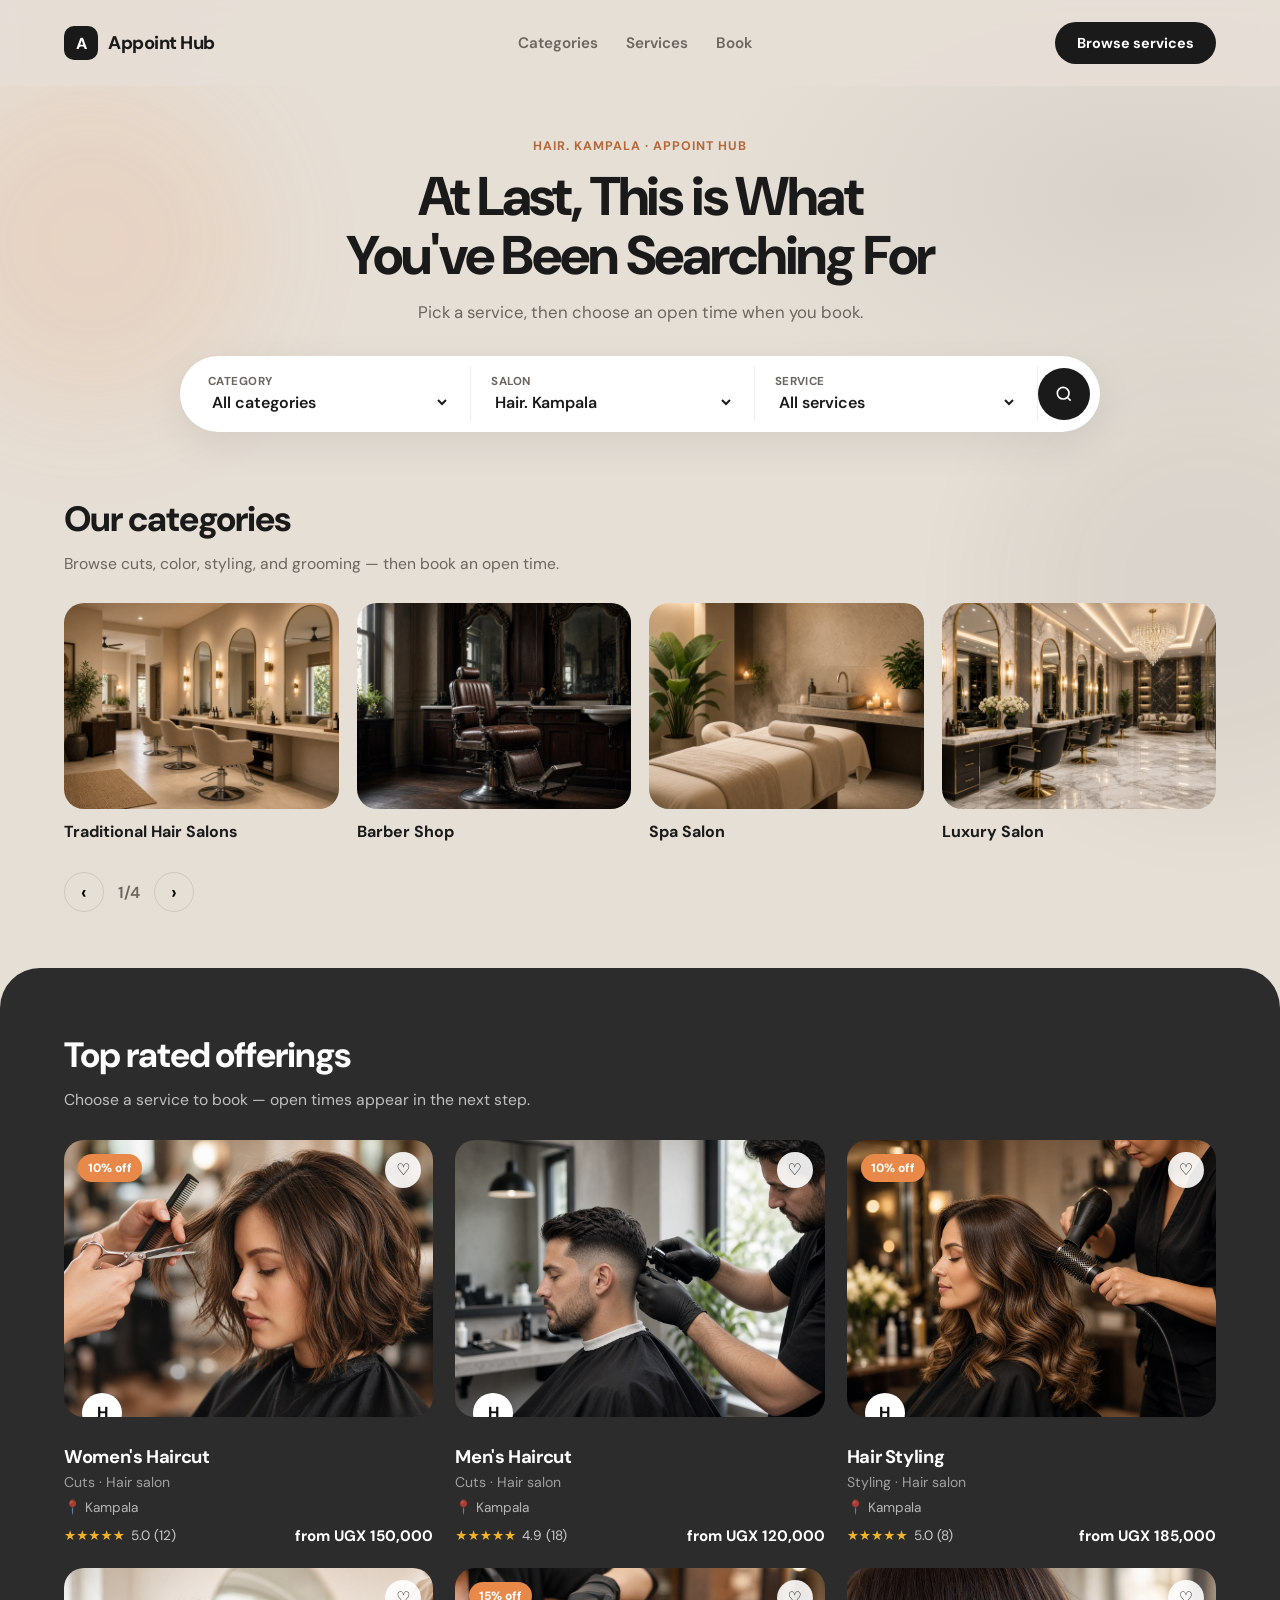
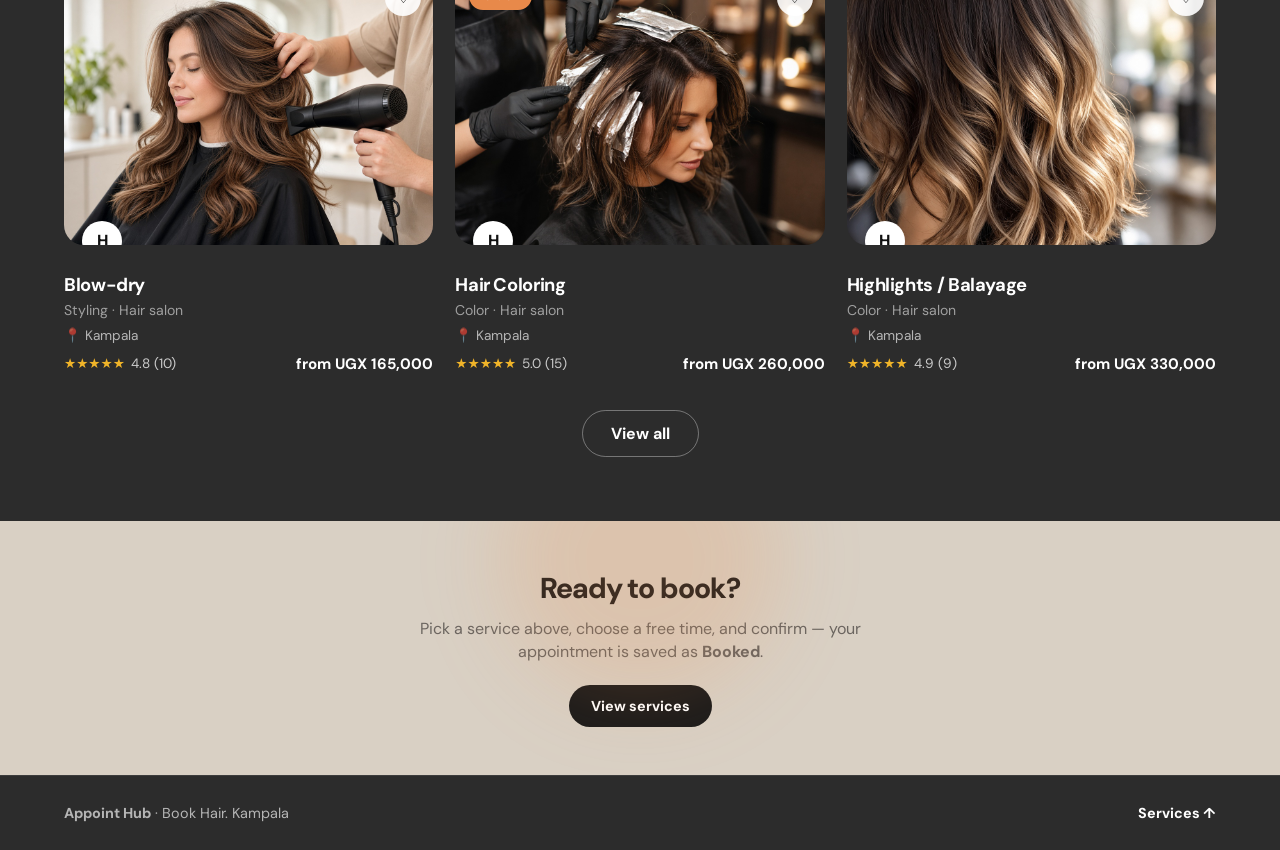
==== index.html @ f1d785b2 "Animate the booking landing page with hero, scroll, and hover motion. Co-authored-by: Cursor <cursor" ====
<!DOCTYPE html>
<html lang="en">
<head>
  <meta charset="UTF-8" />
  <meta name="viewport" content="width=device-width, initial-scale=1.0" />
  <title>Appoint Hub — Book Hair. Kampala</title>
  <link rel="preconnect" href="https://fonts.googleapis.com" />
  <link rel="preconnect" href="https://fonts.gstatic.com" crossorigin />
  <link href="https://fonts.googleapis.com/css2?family=DM+Sans:ital,opsz,wght@0,9..40,400;0,9..40,500;0,9..40,600;0,9..40,700;0,9..40,800;1,9..40,400&display=swap" rel="stylesheet" />
  <link rel="stylesheet" href="book.css" />
</head>
<body>
  <div class="bg-orb bg-orb-a" aria-hidden="true"></div>
  <div class="bg-orb bg-orb-b" aria-hidden="true"></div>

  <header class="site-header">
    <a class="brand" href="/">
      <span class="brand-mark">A</span>
      <span class="brand-name">Appoint Hub</span>
    </a>
    <nav class="nav-links" id="navLinks">
      <a href="#categories">Categories</a>
      <a href="#offerings">Services</a>
      <a href="#book">Book</a>
    </nav>
    <div class="header-actions">
      <a class="btn-signup btn-pulse" href="#offerings">Browse services</a>
      <button type="button" class="nav-toggle" id="navToggle" aria-label="Menu">☰</button>
    </div>
  </header>

  <main>
    <section class="hero">
      <p class="hero-kicker hero-anim" style="--d:0s">Hair. Kampala · Appoint Hub</p>
      <h1 class="hero-anim" style="--d:.08s">At Last, This is What<br />You've Been Searching For</h1>
      <p class="hero-lead hero-anim" style="--d:.18s">Pick a service, then choose an open time when you book.</p>
      <form class="search-bar hero-anim" id="searchForm" style="--d:.28s">
        <label class="search-field">
          <span>Category</span>
          <select id="filterCategory">
            <option value="all">All categories</option>
            <option value="Cuts">Cuts</option>
            <option value="Styling">Styling</option>
            <option value="Color">Color</option>
            <option value="Grooming">Grooming</option>
            <option value="Care">Care</option>
          </select>
        </label>
        <label class="search-field">
          <span>Salon</span>
          <select id="filterSalon">
            <option value="Hair. Kampala">Hair. Kampala</option>
          </select>
        </label>
        <label class="search-field">
          <span>Service</span>
          <select id="filterService">
            <option value="all">All services</option>
          </select>
        </label>
        <button type="submit" class="search-submit" aria-label="Search">
          <svg viewBox="0 0 24 24" fill="none" stroke="currentColor" stroke-width="2"><circle cx="11" cy="11" r="7"/><path d="m20 20-3.5-3.5"/></svg>
        </button>
      </form>
    </section>

    <section class="categories reveal" id="categories">
      <div class="section-head">
        <h2>Our categories</h2>
        <p>Browse cuts, color, styling, and grooming — then book an open time.</p>
      </div>
      <div class="cat-track" id="catTrack"></div>
      <div class="cat-pager">
        <button type="button" id="catPrev" aria-label="Previous">‹</button>
        <span id="catPage">1/4</span>
        <button type="button" id="catNext" aria-label="Next">›</button>
      </div>
    </section>

    <section class="offerings reveal" id="offerings">
      <div class="offerings-inner">
        <div class="section-head light">
          <h2>Top rated offerings</h2>
          <p>Choose a service to book — open times appear in the next step.</p>
        </div>
        <div class="offer-grid" id="offerGrid"></div>
        <div class="view-all-wrap">
          <button type="button" class="btn-view-all" id="viewAllBtn">View all</button>
        </div>
      </div>
    </section>

    <section class="book-cta reveal" id="book">
      <h2>Ready to book?</h2>
      <p>Pick a service above, choose a free time, and confirm — your appointment is saved as <strong>Booked</strong>.</p>
      <a class="btn-signup btn-pulse" href="#offerings">View services</a>
    </section>
  </main>

  <footer class="site-footer">
    <div>
      <strong>Appoint Hub</strong> · Book <span id="footerSalon">Hair. Kampala</span>
    </div>
    <a href="#offerings">Services ↑</a>
  </footer>

  <!-- Booking modal: availability first, then details, then confirm -->
  <div class="modal" id="bookModal" hidden>
    <div class="modal-backdrop" data-close></div>
    <div class="modal-card" role="dialog" aria-labelledby="bookTitle">
      <div class="modal-head">
        <div>
          <h2 id="bookTitle">Book service</h2>
          <p class="modal-sub" id="bookSub">Hair. Kampala</p>
        </div>
        <button type="button" class="modal-x" data-close aria-label="Close">×</button>
      </div>
      <form id="bookForm" class="modal-body">
        <div class="book-steps" aria-hidden="true">
          <span class="step active" data-step-ind="1">1 Availability</span>
          <span class="step" data-step-ind="2">2 Your details</span>
          <span class="step" data-step-ind="3">3 Confirm</span>
        </div>

        <div class="book-panel" id="panelAvail">
          <p class="field-label">Stylist</p>
          <div class="stylist-list" id="bookStylists"></div>
          <p class="field-label">Open slots <em class="hint" id="slotHint">Only free times are shown</em></p>
          <div class="slot-list" id="bookSlots"></div>
          <div class="modal-actions">
            <button type="button" class="btn-ghost" data-close>Cancel</button>
            <button type="button" class="btn-dark" id="toDetailsBtn" disabled>Continue</button>
          </div>
        </div>

        <div class="book-panel" id="panelDetails" hidden>
          <div class="confirm-chip" id="availSummary"></div>
          <div class="form-grid">
            <label class="field"><span>Your name</span><input name="name" id="bookName" required placeholder="e.g. Joan Nakato" /></label>
            <label class="field"><span>Phone</span><input name="phone" id="bookPhone" required placeholder="+256 7XX XXX XXX" /></label>
            <label class="field field-full"><span>Email</span><input name="email" id="bookEmail" type="email" required placeholder="you@email.com" /></label>
          </div>
          <div class="modal-actions">
            <button type="button" class="btn-ghost" id="backAvailBtn">Back</button>
            <button type="button" class="btn-dark" id="toConfirmBtn">Review booking</button>
          </div>
        </div>

        <div class="book-panel" id="panelConfirm" hidden>
          <div class="confirm-box" id="confirmBox"></div>
          <div class="modal-actions">
            <button type="button" class="btn-ghost" id="backDetailsBtn">Back</button>
            <button type="submit" class="btn-dark" id="bookSubmit">Confirm availability</button>
          </div>
        </div>

        <input type="hidden" id="bookService" />
        <input type="hidden" id="bookStylist" />
        <input type="hidden" id="bookSlot" />
      </form>
    </div>
  </div>

  <div class="toast" id="toast"></div>

  <script src="book.js"></script>
</body>
</html>
---- book.css ----
:root {
  --cream: #e6dfd6;
  --cream-deep: #d9d0c4;
  --ink: #1a1a1a;
  --charcoal: #2c2c2c;
  --muted: #6b6560;
  --white: #ffffff;
  --orange: #e8894a;
  --star: #f0b429;
  --radius: 22px;
  --shadow: 0 12px 40px rgba(0, 0, 0, 0.08);
  --ease-out: cubic-bezier(0.22, 1, 0.36, 1);
}

* { box-sizing: border-box; margin: 0; padding: 0; }

html { scroll-behavior: smooth; }

body {
  font-family: "DM Sans", system-ui, sans-serif;
  background:
    radial-gradient(1200px 600px at 12% -10%, rgba(232, 137, 74, 0.16), transparent 55%),
    radial-gradient(900px 500px at 90% 8%, rgba(44, 44, 44, 0.08), transparent 50%),
    var(--cream);
  color: var(--ink);
  min-height: 100dvh;
  -webkit-font-smoothing: antialiased;
  overflow-x: hidden;
  position: relative;
}

.bg-orb {
  position: fixed;
  border-radius: 50%;
  filter: blur(60px);
  opacity: 0.45;
  pointer-events: none;
  z-index: 0;
  animation: orbDrift 18s var(--ease-out) infinite alternate;
}

.bg-orb-a {
  width: 340px;
  height: 340px;
  top: 8%;
  left: -80px;
  background: rgba(232, 137, 74, 0.28);
}

.bg-orb-b {
  width: 420px;
  height: 420px;
  top: 42%;
  right: -140px;
  background: rgba(44, 44, 44, 0.12);
  animation-duration: 22s;
  animation-delay: -4s;
}

@keyframes orbDrift {
  from { transform: translate3d(0, 0, 0) scale(1); }
  to { transform: translate3d(24px, -30px, 0) scale(1.08); }
}

.site-header,
main,
.site-footer,
.modal {
  position: relative;
  z-index: 1;
}

a { color: inherit; text-decoration: none; }
button, input, select { font: inherit; }
img { display: block; width: 100%; height: 100%; object-fit: cover; }

.site-header {
  display: flex;
  align-items: center;
  justify-content: space-between;
  gap: 20px;
  padding: 22px clamp(20px, 5vw, 64px);
  position: sticky;
  top: 0;
  z-index: 40;
  background: rgba(230, 223, 214, 0.92);
  backdrop-filter: blur(10px);
}

.brand {
  display: flex;
  align-items: center;
  gap: 10px;
  font-weight: 800;
  letter-spacing: -0.03em;
}

.brand-mark {
  width: 34px;
  height: 34px;
  border-radius: 10px;
  background: var(--ink);
  color: #fff;
  display: grid;
  place-items: center;
  font-size: 1rem;
}

.brand-name { font-size: 1.15rem; }

.nav-links {
  display: flex;
  align-items: center;
  gap: 28px;
  font-size: 0.95rem;
  font-weight: 600;
  color: var(--muted);
}

.nav-links a:hover,
.nav-links a.active { color: #c45c4a; }

.header-actions {
  display: flex;
  align-items: center;
  gap: 12px;
}

.btn-signup {
  background: var(--ink);
  color: #fff;
  padding: 12px 22px;
  border-radius: 999px;
  font-weight: 700;
  font-size: 0.9rem;
  transition: transform 0.25s var(--ease-out), box-shadow 0.25s ease, background 0.2s ease;
  display: inline-block;
}

.btn-signup:hover {
  transform: translateY(-2px);
  box-shadow: 0 10px 24px rgba(0, 0, 0, 0.18);
}

.btn-pulse {
  animation: softPulse 2.8s ease-in-out infinite;
}

@keyframes softPulse {
  0%, 100% { box-shadow: 0 0 0 0 rgba(26, 26, 26, 0.28); }
  50% { box-shadow: 0 0 0 12px rgba(26, 26, 26, 0); }
}

.nav-toggle {
  display: none;
  width: 42px;
  height: 42px;
  border: none;
  border-radius: 12px;
  background: var(--white);
  cursor: pointer;
}

.hero {
  padding: 48px clamp(20px, 5vw, 64px) 36px;
  text-align: center;
}

.hero-kicker {
  display: inline-block;
  font-size: 0.78rem;
  font-weight: 700;
  letter-spacing: 0.08em;
  text-transform: uppercase;
  color: #b5683a;
  margin-bottom: 14px;
}

.hero h1 {
  font-size: clamp(2rem, 5vw, 3.4rem);
  font-weight: 800;
  letter-spacing: -0.04em;
  line-height: 1.08;
  margin-bottom: 14px;
}

.hero-lead {
  color: var(--muted);
  font-size: 1.05rem;
  margin-bottom: 32px;
  max-width: 520px;
  margin-left: auto;
  margin-right: auto;
  line-height: 1.45;
}

.hero-anim {
  opacity: 0;
  transform: translateY(22px);
  transition: opacity 0.7s var(--ease-out), transform 0.7s var(--ease-out);
  transition-delay: var(--d, 0s);
}

.page-enter .hero-anim {
  opacity: 1;
  transform: none;
}

.availability {
  padding: 8px clamp(20px, 5vw, 64px) 48px;
}

.avail-board {
  display: grid;
  gap: 14px;
}

.avail-card {
  background: var(--white);
  border-radius: 20px;
  padding: 16px 18px;
  box-shadow: var(--shadow);
  display: grid;
  gap: 12px;
}

.avail-top {
  display: flex;
  align-items: center;
  gap: 12px;
}

.avail-top img {
  width: 48px;
  height: 48px;
  border-radius: 50%;
}

.avail-top strong { display: block; font-size: 1rem; }
.avail-top span { color: var(--muted); font-size: 0.85rem; font-weight: 500; }

.avail-slots {
  display: flex;
  flex-wrap: wrap;
  gap: 8px;
}

.avail-slot {
  border: 1px solid #e0d9d0;
  background: #faf8f5;
  border-radius: 999px;
  padding: 8px 14px;
  font-weight: 700;
  font-size: 0.85rem;
  cursor: pointer;
  color: var(--ink);
}

.avail-slot:hover {
  background: var(--ink);
  color: #fff;
  border-color: var(--ink);
}

.avail-empty {
  color: var(--muted);
  font-size: 0.9rem;
  font-weight: 500;
}

.book-cta {
  padding: 48px clamp(20px, 5vw, 64px);
  text-align: center;
  background: var(--cream-deep);
  position: relative;
  overflow: hidden;
}

.book-cta h2 {
  font-size: 1.8rem;
  font-weight: 800;
  letter-spacing: -0.03em;
  margin-bottom: 10px;
}

.book-cta p {
  color: var(--muted);
  max-width: 480px;
  margin: 0 auto 22px;
  line-height: 1.45;
}

.book-steps {
  display: flex;
  gap: 8px;
  flex-wrap: wrap;
  margin-bottom: 18px;
}

.book-steps .step {
  font-size: 0.75rem;
  font-weight: 700;
  padding: 6px 10px;
  border-radius: 999px;
  background: #f3f1ef;
  color: var(--muted);
}

.book-steps .step.active {
  background: var(--ink);
  color: #fff;
}

.hint {
  font-style: normal;
  font-weight: 500;
  color: var(--muted);
  margin-left: 6px;
}

.confirm-chip {
  background: #f4f1ec;
  border-radius: 14px;
  padding: 12px 14px;
  font-weight: 700;
  font-size: 0.92rem;
  margin-bottom: 14px;
}

.confirm-box {
  background: #f4f1ec;
  border-radius: 16px;
  padding: 18px;
  line-height: 1.55;
}

.confirm-box h3 {
  font-size: 1.05rem;
  margin-bottom: 10px;
  font-weight: 800;
}

.confirm-box p { color: var(--muted); font-size: 0.92rem; }
.confirm-box strong { color: var(--ink); }

.search-bar {
  display: grid;
  grid-template-columns: 1fr 1fr 1fr auto;
  gap: 0;
  max-width: 920px;
  margin: 0 auto;
  background: var(--white);
  border-radius: 999px;
  padding: 10px 10px 10px 8px;
  box-shadow: var(--shadow);
  align-items: center;
  transition: box-shadow 0.35s ease, transform 0.35s var(--ease-out);
}

.search-bar:focus-within {
  transform: translateY(-2px);
  box-shadow: 0 18px 48px rgba(0, 0, 0, 0.12);
}

.search-field {
  display: flex;
  flex-direction: column;
  gap: 2px;
  padding: 8px 20px;
  text-align: left;
  border-right: 1px solid #eee;
}

.search-field span {
  font-size: 0.72rem;
  font-weight: 700;
  color: var(--muted);
  text-transform: uppercase;
  letter-spacing: 0.04em;
}

.search-field select {
  border: none;
  outline: none;
  background: transparent;
  font-weight: 600;
  color: var(--ink);
  width: 100%;
  cursor: pointer;
}

.search-submit {
  width: 52px;
  height: 52px;
  border: none;
  border-radius: 50%;
  background: var(--ink);
  color: #fff;
  display: grid;
  place-items: center;
  cursor: pointer;
  flex-shrink: 0;
  transition: transform 0.2s var(--ease-out), background 0.2s ease;
}

.search-submit:hover {
  transform: scale(1.06);
  background: #000;
}

.search-submit svg { width: 20px; height: 20px; }

.categories {
  padding: 28px clamp(20px, 5vw, 64px) 56px;
}

.section-head {
  max-width: 520px;
  margin-bottom: 28px;
}

.section-head h2 {
  font-size: clamp(1.6rem, 3vw, 2.2rem);
  font-weight: 800;
  letter-spacing: -0.03em;
  margin-bottom: 10px;
}

.section-head p {
  color: var(--muted);
  line-height: 1.5;
  font-size: 0.98rem;
}

.section-head.light { color: #fff; max-width: none; }
.section-head.light p { color: rgba(255, 255, 255, 0.7); }
.section-head.light strong { color: #fff; }

.cat-track {
  display: grid;
  grid-auto-flow: column;
  grid-auto-columns: minmax(220px, 1fr);
  gap: 18px;
  overflow-x: auto;
  scroll-snap-type: x mandatory;
  padding-bottom: 8px;
  -webkit-overflow-scrolling: touch;
}

.cat-card {
  scroll-snap-align: start;
  border: none;
  background: transparent;
  text-align: left;
  cursor: pointer;
  color: inherit;
  opacity: 0;
  transform: translateY(18px);
  transition: opacity 0.55s var(--ease-out), transform 0.55s var(--ease-out);
  transition-delay: var(--d, 0s);
}

.reveal.in .cat-card,
.cat-card.is-in {
  opacity: 1;
  transform: none;
}

.cat-card .cat-img {
  aspect-ratio: 4 / 3;
  border-radius: 20px;
  overflow: hidden;
  margin-bottom: 12px;
  background: var(--cream-deep);
  transition: transform 0.45s var(--ease-out), box-shadow 0.45s ease;
}

.cat-card .cat-img img {
  transition: transform 0.6s var(--ease-out);
}

.cat-card:hover .cat-img {
  transform: translateY(-4px);
  box-shadow: 0 16px 36px rgba(0, 0, 0, 0.12);
}

.cat-card:hover .cat-img img {
  transform: scale(1.08);
}

.cat-card strong {
  font-size: 1rem;
  font-weight: 700;
  transition: color 0.2s ease;
}

.cat-card:hover strong {
  color: #b5683a;
}

.cat-pager {
  display: flex;
  align-items: center;
  gap: 14px;
  margin-top: 22px;
  color: var(--muted);
  font-weight: 600;
}

.cat-pager button {
  width: 40px;
  height: 40px;
  border-radius: 50%;
  border: 1px solid #cfc7bc;
  background: transparent;
  cursor: pointer;
  font-size: 1.2rem;
  transition: transform 0.2s ease, background 0.2s ease, color 0.2s ease, border-color 0.2s ease;
}

.cat-pager button:hover {
  background: var(--ink);
  color: #fff;
  border-color: var(--ink);
  transform: scale(1.05);
}

.offerings {
  background: var(--charcoal);
  color: #fff;
  padding: 64px clamp(20px, 5vw, 64px);
  border-radius: 40px 40px 0 0;
}

.offer-grid {
  display: grid;
  grid-template-columns: repeat(3, 1fr);
  gap: 22px;
  margin-top: 28px;
}

.offer-card {
  background: transparent;
  border: none;
  color: inherit;
  text-align: left;
  cursor: pointer;
  padding: 0;
  opacity: 0;
  transform: translateY(24px);
  transition: opacity 0.55s var(--ease-out), transform 0.55s var(--ease-out);
  transition-delay: var(--d, 0s);
}

.offer-card.is-in {
  opacity: 1;
  transform: none;
}

.offer-card:hover {
  transform: translateY(-6px);
}

.offer-card.is-in:hover {
  transform: translateY(-6px);
}

.offer-media {
  position: relative;
  aspect-ratio: 4 / 3;
  border-radius: 20px;
  overflow: hidden;
  margin-bottom: 18px;
  background: #3a3a3a;
  transition: box-shadow 0.4s ease;
}

.offer-card:hover .offer-media {
  box-shadow: 0 18px 40px rgba(0, 0, 0, 0.35);
}

.offer-media img {
  transition: transform 0.7s var(--ease-out);
}

.offer-card:hover .offer-media img {
  transform: scale(1.1);
}

.offer-badge {
  position: absolute;
  top: 14px;
  left: 14px;
  background: var(--orange);
  color: #fff;
  font-size: 0.75rem;
  font-weight: 800;
  padding: 6px 10px;
  border-radius: 999px;
  animation: badgeIn 0.5s var(--ease-out) both;
  animation-delay: calc(var(--d, 0s) + 0.25s);
}

@keyframes badgeIn {
  from { opacity: 0; transform: scale(0.7) translateY(-6px); }
  to { opacity: 1; transform: none; }
}

.offer-fav {
  position: absolute;
  top: 12px;
  right: 12px;
  width: 36px;
  height: 36px;
  border-radius: 50%;
  border: none;
  background: rgba(255, 255, 255, 0.9);
  cursor: pointer;
  display: grid;
  place-items: center;
  z-index: 2;
  transition: transform 0.2s ease, background 0.2s ease;
}

.offer-fav:hover {
  transform: scale(1.1);
  background: #fff;
}

.offer-fav.liked {
  color: #c45c4a;
  transform: scale(1.12);
}

.offer-logo {
  position: absolute;
  left: 18px;
  bottom: -16px;
  width: 40px;
  height: 40px;
  border-radius: 50%;
  background: #fff;
  color: #111;
  display: grid;
  place-items: center;
  font-weight: 800;
  box-shadow: 0 6px 16px rgba(0, 0, 0, 0.2);
}

.offer-body { padding-top: 10px; }

.offer-body h3 {
  font-size: 1.15rem;
  font-weight: 700;
  letter-spacing: -0.02em;
  margin-bottom: 4px;
}

.offer-cat {
  color: rgba(255, 255, 255, 0.55);
  font-size: 0.88rem;
  margin-bottom: 8px;
}

.offer-loc {
  display: flex;
  align-items: center;
  gap: 6px;
  color: rgba(255, 255, 255, 0.65);
  font-size: 0.85rem;
  margin-bottom: 10px;
}

.offer-meta {
  display: flex;
  align-items: center;
  justify-content: space-between;
  gap: 12px;
}

.stars {
  display: flex;
  align-items: center;
  gap: 6px;
  color: var(--star);
  font-size: 0.85rem;
}

.stars span { color: rgba(255, 255, 255, 0.75); }

.offer-price {
  font-weight: 700;
  font-size: 0.95rem;
}

.view-all-wrap {
  text-align: center;
  margin-top: 36px;
}

.btn-view-all {
  background: transparent;
  border: 1px solid rgba(255, 255, 255, 0.35);
  color: #fff;
  padding: 12px 28px;
  border-radius: 999px;
  font-weight: 700;
  cursor: pointer;
  transition: transform 0.25s var(--ease-out), background 0.25s ease, border-color 0.25s ease;
}

.btn-view-all:hover {
  transform: translateY(-2px);
  background: rgba(255, 255, 255, 0.08);
  border-color: rgba(255, 255, 255, 0.7);
}

.reveal {
  opacity: 0;
  transform: translateY(36px);
  transition: opacity 0.75s var(--ease-out), transform 0.75s var(--ease-out);
}

.reveal.in {
  opacity: 1;
  transform: none;
}

.book-cta::before {
  content: "";
  position: absolute;
  inset: -40% auto auto 50%;
  width: 280px;
  height: 280px;
  margin-left: -140px;
  border-radius: 50%;
  background: rgba(232, 137, 74, 0.18);
  filter: blur(40px);
  animation: orbDrift 14s ease-in-out infinite alternate;
  pointer-events: none;
}

.site-footer {
  display: flex;
  justify-content: space-between;
  gap: 16px;
  flex-wrap: wrap;
  padding: 28px clamp(20px, 5vw, 64px);
  background: var(--charcoal);
  color: rgba(255, 255, 255, 0.65);
  border-top: 1px solid rgba(255, 255, 255, 0.08);
  font-size: 0.9rem;
}

.site-footer a { color: #fff; font-weight: 700; }

/* Modal */
.modal[hidden] { display: none !important; }
.modal {
  position: fixed;
  inset: 0;
  z-index: 100;
  display: grid;
  place-items: center;
  padding: 20px;
}
.modal-backdrop {
  position: absolute;
  inset: 0;
  background: rgba(0, 0, 0, 0.55);
  animation: fadeIn 0.25s ease both;
}

.modal-card {
  position: relative;
  width: min(560px, 100%);
  max-height: min(92dvh, 100%);
  overflow: auto;
  background: #fff;
  color: var(--ink);
  border-radius: 24px;
  box-shadow: 0 24px 60px rgba(0, 0, 0, 0.3);
  animation: modalUp 0.4s var(--ease-out) both;
}

@keyframes fadeIn {
  from { opacity: 0; }
  to { opacity: 1; }
}

@keyframes modalUp {
  from { opacity: 0; transform: translateY(28px) scale(0.98); }
  to { opacity: 1; transform: none; }
}
.modal-head {
  display: flex;
  justify-content: space-between;
  align-items: flex-start;
  gap: 12px;
  padding: 22px 22px 0;
}
.modal-head h2 { font-size: 1.25rem; font-weight: 800; letter-spacing: -0.02em; }
.modal-sub { color: var(--muted); font-size: 0.9rem; margin-top: 4px; }
.modal-x {
  border: none;
  background: #f3f1ef;
  width: 36px;
  height: 36px;
  border-radius: 50%;
  font-size: 1.3rem;
  cursor: pointer;
}
.modal-body { padding: 18px 22px 22px; }
.form-grid {
  display: grid;
  grid-template-columns: 1fr 1fr;
  gap: 12px;
}
.field {
  display: flex;
  flex-direction: column;
  gap: 6px;
  font-size: 0.82rem;
  font-weight: 600;
  color: var(--muted);
}
.field-full { grid-column: 1 / -1; }
.field input, .field select {
  padding: 12px 14px;
  border: 1px solid #e6e2dc;
  border-radius: 12px;
  color: var(--ink);
  font-weight: 600;
}
.field-label {
  margin: 16px 0 10px;
  font-size: 0.85rem;
  font-weight: 700;
}
.stylist-list, .slot-list {
  display: grid;
  gap: 8px;
}
.stylist-list { grid-template-columns: 1fr 1fr; }
.slot-list { grid-template-columns: repeat(4, 1fr); }
.stylist-btn, .slot-btn {
  border: 1px solid #e6e2dc;
  background: #fff;
  border-radius: 14px;
  padding: 10px;
  cursor: pointer;
  text-align: left;
  font-weight: 700;
}
.stylist-btn {
  display: flex;
  align-items: center;
  gap: 10px;
}
.stylist-btn img {
  width: 36px;
  height: 36px;
  border-radius: 50%;
}
.stylist-btn span {
  display: block;
  font-size: 0.72rem;
  font-weight: 500;
  color: var(--muted);
}
.stylist-btn.active, .slot-btn.active {
  border-color: var(--ink);
  background: #f4f1ec;
}
.slot-btn { text-align: center; padding: 11px 6px; font-size: 0.85rem; }
.slot-btn:disabled {
  opacity: 0.4;
  cursor: not-allowed;
  text-decoration: line-through;
}
.modal-actions {
  display: flex;
  justify-content: flex-end;
  gap: 10px;
  margin-top: 20px;
}
.btn-ghost, .btn-dark {
  border: none;
  border-radius: 999px;
  padding: 12px 18px;
  font-weight: 700;
  cursor: pointer;
}
.btn-ghost { background: #f3f1ef; }
.btn-dark { background: var(--ink); color: #fff; }
.btn-dark:disabled { opacity: 0.4; cursor: not-allowed; }

.toast {
  position: fixed;
  bottom: 24px;
  right: 24px;
  background: var(--ink);
  color: #fff;
  padding: 14px 18px;
  border-radius: 14px;
  font-weight: 700;
  transform: translateY(120%);
  opacity: 0;
  transition: 0.3s ease;
  z-index: 120;
}
.toast.show { transform: none; opacity: 1; }

@media (max-width: 980px) {
  .offer-grid { grid-template-columns: repeat(2, 1fr); }
  .search-bar {
    grid-template-columns: 1fr;
    border-radius: 22px;
    padding: 12px;
  }
  .search-field {
    border-right: none;
    border-bottom: 1px solid #eee;
    padding: 12px;
  }
  .search-submit { width: 100%; height: 48px; border-radius: 14px; }
}

@media (max-width: 720px) {
  .nav-links {
    display: none;
    position: absolute;
    top: 72px;
    left: 16px;
    right: 16px;
    flex-direction: column;
    background: #fff;
    padding: 16px;
    border-radius: 16px;
    box-shadow: var(--shadow);
    align-items: flex-start;
    gap: 14px;
  }
  .nav-links.open { display: flex; }
  .nav-toggle { display: grid; place-items: center; }
  .offer-grid { grid-template-columns: 1fr; }
  .stylist-list { grid-template-columns: 1fr; }
  .slot-list { grid-template-columns: repeat(3, 1fr); }
  .form-grid { grid-template-columns: 1fr; }
  .modal { padding: 0; align-items: end; }
  .modal-card {
    width: 100%;
    border-radius: 22px 22px 0 0;
  }
}

@media (prefers-reduced-motion: reduce) {
  *,
  *::before,
  *::after {
    animation: none !important;
    transition: none !important;
    scroll-behavior: auto !important;
  }
  .hero-anim,
  .reveal,
  .cat-card,
  .offer-card {
    opacity: 1 !important;
    transform: none !important;
  }
  .bg-orb { display: none; }
}
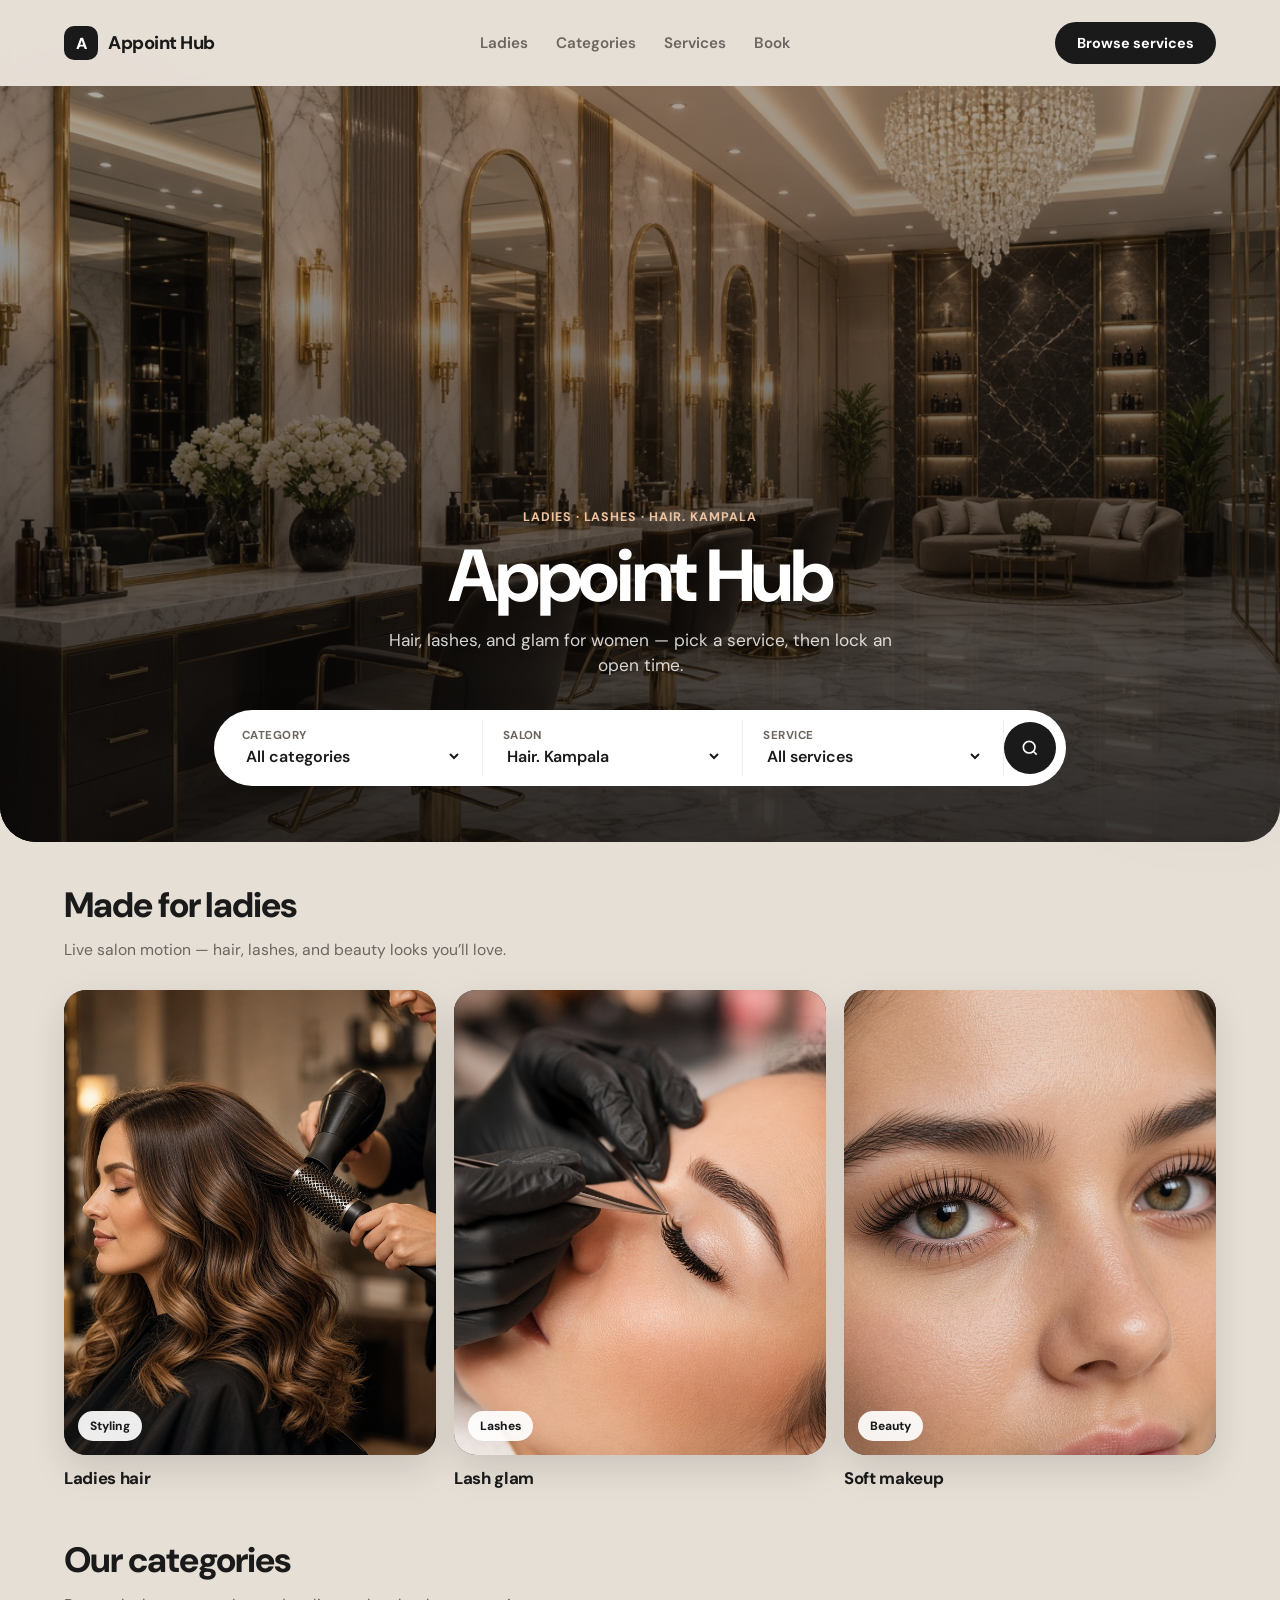
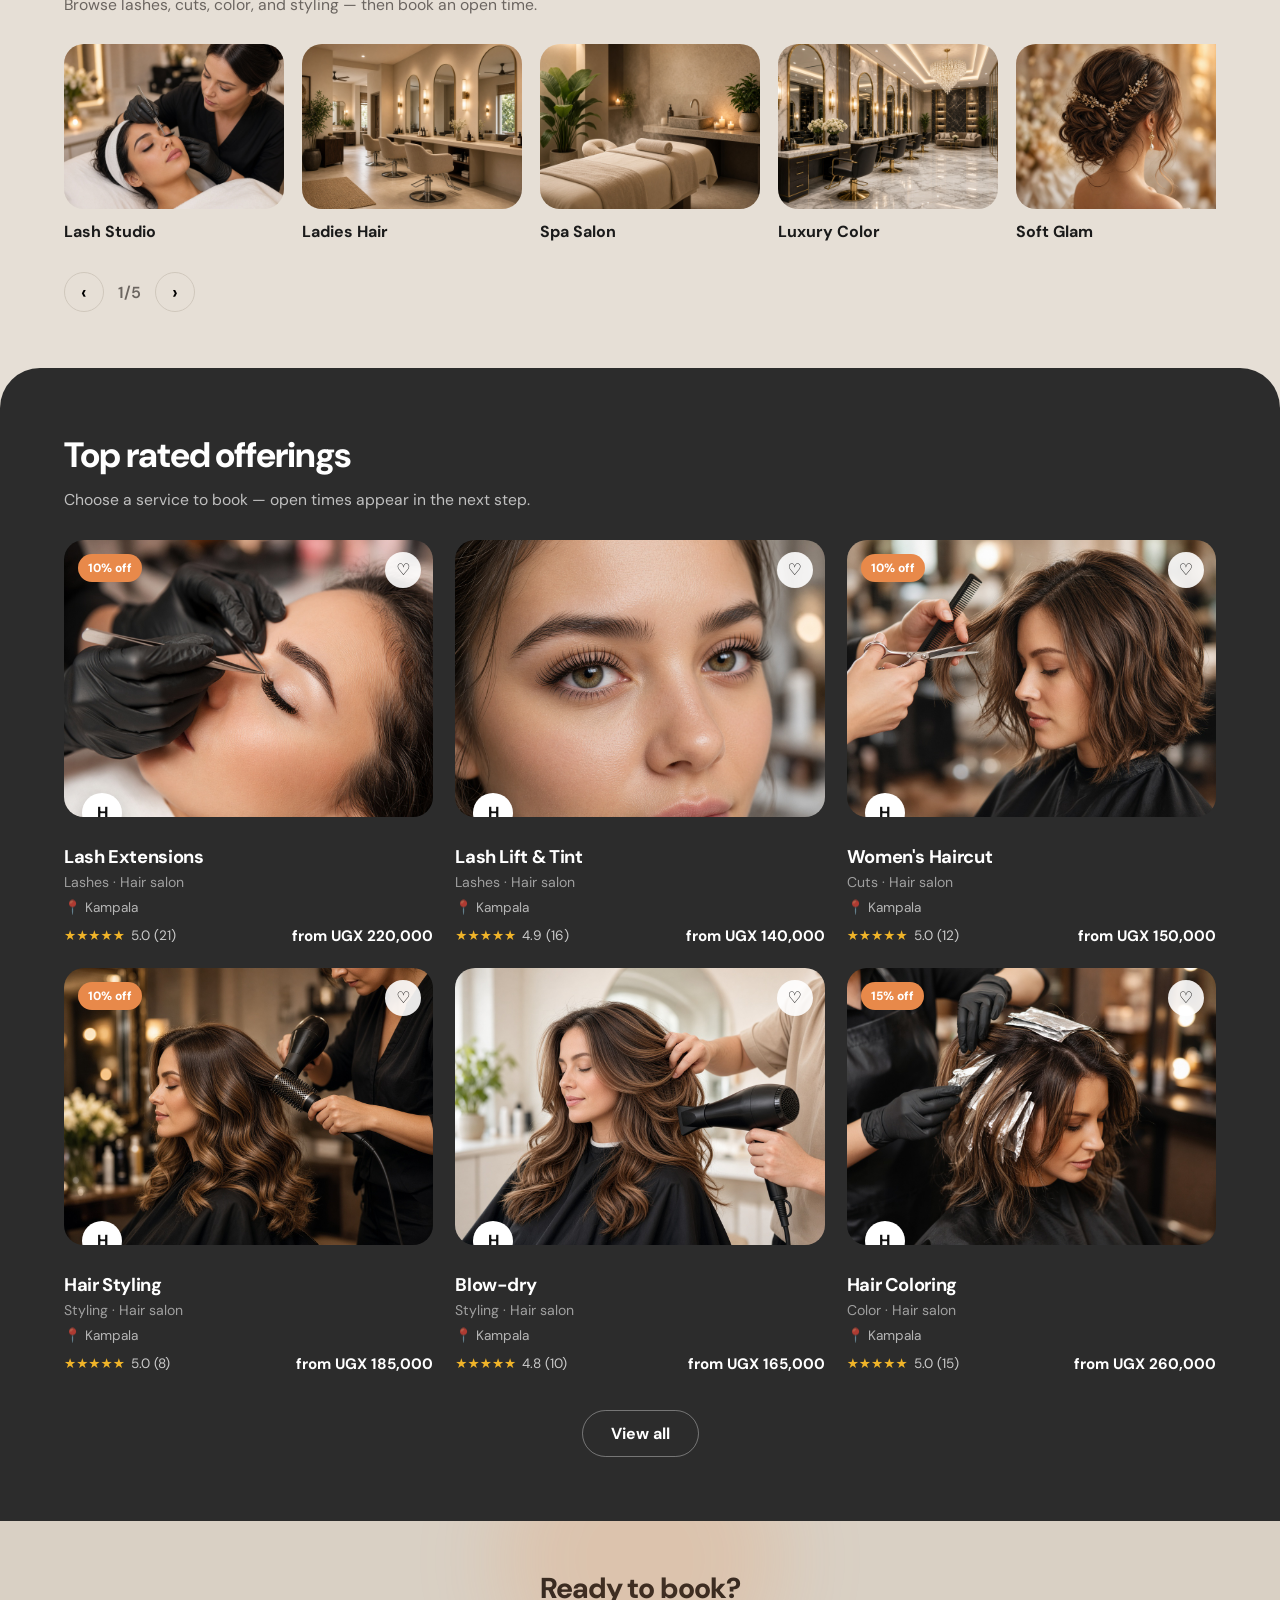
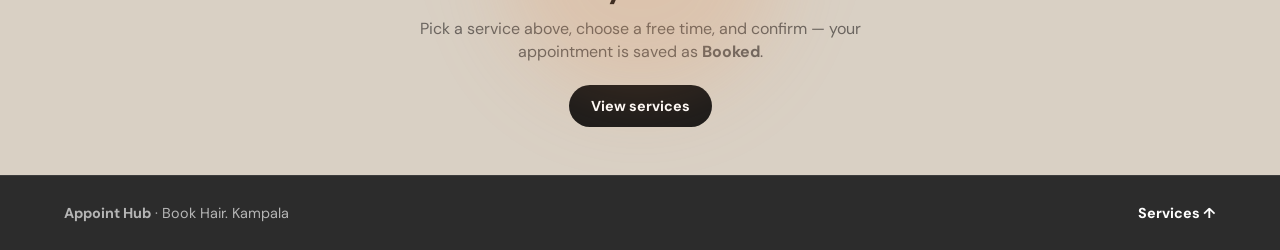
==== commit 110e6a44: "Add ladies-focused video hero, lash services, and motion clips. Co-authored-by: Cursor <cursoragent@" ====
--- a/index.html
+++ b/index.html
@@ -19,6 +19,7 @@
       <span class="brand-name">Appoint Hub</span>
     </a>
     <nav class="nav-links" id="navLinks">
+      <a href="#glam">Ladies</a>
       <a href="#categories">Categories</a>
       <a href="#offerings">Services</a>
       <a href="#book">Book</a>
@@ -30,44 +31,62 @@
   </header>
 
   <main>
-    <section class="hero">
-      <p class="hero-kicker hero-anim" style="--d:0s">Hair. Kampala · Appoint Hub</p>
-      <h1 class="hero-anim" style="--d:.08s">At Last, This is What<br />You've Been Searching For</h1>
-      <p class="hero-lead hero-anim" style="--d:.18s">Pick a service, then choose an open time when you book.</p>
-      <form class="search-bar hero-anim" id="searchForm" style="--d:.28s">
-        <label class="search-field">
-          <span>Category</span>
-          <select id="filterCategory">
-            <option value="all">All categories</option>
-            <option value="Cuts">Cuts</option>
-            <option value="Styling">Styling</option>
-            <option value="Color">Color</option>
-            <option value="Grooming">Grooming</option>
-            <option value="Care">Care</option>
-          </select>
-        </label>
-        <label class="search-field">
-          <span>Salon</span>
-          <select id="filterSalon">
-            <option value="Hair. Kampala">Hair. Kampala</option>
-          </select>
-        </label>
-        <label class="search-field">
-          <span>Service</span>
-          <select id="filterService">
-            <option value="all">All services</option>
-          </select>
-        </label>
-        <button type="submit" class="search-submit" aria-label="Search">
-          <svg viewBox="0 0 24 24" fill="none" stroke="currentColor" stroke-width="2"><circle cx="11" cy="11" r="7"/><path d="m20 20-3.5-3.5"/></svg>
-        </button>
-      </form>
+    <section class="hero hero-video">
+      <div class="hero-media" aria-hidden="true">
+        <video id="heroVideo" class="hero-video-el is-active" autoplay muted loop playsinline poster="images/cat-luxury.jpg">
+          <source src="https://assets.mixkit.co/videos/16073/16073-720.mp4" type="video/mp4" />
+        </video>
+        <video id="heroVideoB" class="hero-video-el" muted loop playsinline poster="images/cat-lashes.jpg"></video>
+        <div class="hero-scrim"></div>
+      </div>
+      <div class="hero-content">
+        <p class="hero-kicker hero-anim" style="--d:0s">Ladies · Lashes · Hair. Kampala</p>
+        <h1 class="hero-anim" style="--d:.08s">Appoint Hub</h1>
+        <p class="hero-lead hero-anim" style="--d:.18s">Hair, lashes, and glam for women — pick a service, then lock an open time.</p>
+        <form class="search-bar hero-anim" id="searchForm" style="--d:.28s">
+          <label class="search-field">
+            <span>Category</span>
+            <select id="filterCategory">
+              <option value="all">All categories</option>
+              <option value="Lashes">Lashes</option>
+              <option value="Cuts">Cuts</option>
+              <option value="Styling">Styling</option>
+              <option value="Color">Color</option>
+              <option value="Care">Care</option>
+              <option value="Grooming">Grooming</option>
+            </select>
+          </label>
+          <label class="search-field">
+            <span>Salon</span>
+            <select id="filterSalon">
+              <option value="Hair. Kampala">Hair. Kampala</option>
+            </select>
+          </label>
+          <label class="search-field">
+            <span>Service</span>
+            <select id="filterService">
+              <option value="all">All services</option>
+            </select>
+          </label>
+          <button type="submit" class="search-submit" aria-label="Search">
+            <svg viewBox="0 0 24 24" fill="none" stroke="currentColor" stroke-width="2"><circle cx="11" cy="11" r="7"/><path d="m20 20-3.5-3.5"/></svg>
+          </button>
+        </form>
+      </div>
+    </section>
+
+    <section class="motion-strip reveal" id="glam">
+      <div class="section-head">
+        <h2>Made for ladies</h2>
+        <p>Live salon motion — hair, lashes, and beauty looks you’ll love.</p>
+      </div>
+      <div class="motion-grid" id="motionGrid"></div>
     </section>
 
     <section class="categories reveal" id="categories">
       <div class="section-head">
         <h2>Our categories</h2>
-        <p>Browse cuts, color, styling, and grooming — then book an open time.</p>
+        <p>Browse lashes, cuts, color, and styling — then book an open time.</p>
       </div>
       <div class="cat-track" id="catTrack"></div>
       <div class="cat-pager">
--- a/book.css
+++ b/book.css
@@ -166,33 +166,153 @@
   text-align: center;
 }
 
+.hero-video {
+  position: relative;
+  min-height: min(84vh, 780px);
+  display: grid;
+  place-items: end center;
+  padding: 0;
+  overflow: hidden;
+  color: #fff;
+  margin: 0 clamp(0px, 0vw, 0px);
+  border-radius: 0 0 36px 36px;
+}
+
+.hero-media {
+  position: absolute;
+  inset: 0;
+  background: #1a1a1a;
+}
+
+.hero-video-el {
+  position: absolute;
+  inset: 0;
+  width: 100%;
+  height: 100%;
+  object-fit: cover;
+  opacity: 0;
+  transition: opacity 1.1s ease;
+}
+
+.hero-video-el.is-active {
+  opacity: 1;
+}
+
+.hero-scrim {
+  position: absolute;
+  inset: 0;
+  background:
+    linear-gradient(180deg, rgba(12, 10, 9, 0.35) 0%, rgba(12, 10, 9, 0.55) 45%, rgba(12, 10, 9, 0.82) 100%),
+    radial-gradient(ellipse at 50% 20%, rgba(232, 137, 74, 0.18), transparent 55%);
+}
+
+.hero-content {
+  position: relative;
+  z-index: 2;
+  width: min(980px, 100%);
+  padding: 72px clamp(20px, 5vw, 64px) 56px;
+  text-align: center;
+}
+
 .hero-kicker {
   display: inline-block;
   font-size: 0.78rem;
   font-weight: 700;
   letter-spacing: 0.08em;
   text-transform: uppercase;
-  color: #b5683a;
+  color: #f0c3a0;
   margin-bottom: 14px;
 }
 
 .hero h1 {
-  font-size: clamp(2rem, 5vw, 3.4rem);
+  font-size: clamp(2.6rem, 7vw, 4.6rem);
   font-weight: 800;
-  letter-spacing: -0.04em;
-  line-height: 1.08;
+  letter-spacing: -0.045em;
+  line-height: 1.02;
   margin-bottom: 14px;
+  color: #fff;
+  text-shadow: 0 10px 40px rgba(0, 0, 0, 0.35);
 }
 
 .hero-lead {
-  color: var(--muted);
-  font-size: 1.05rem;
+  color: rgba(255, 255, 255, 0.82);
+  font-size: 1.08rem;
   margin-bottom: 32px;
   max-width: 520px;
   margin-left: auto;
   margin-right: auto;
   line-height: 1.45;
 }
+
+.motion-strip {
+  padding: 40px clamp(20px, 5vw, 64px) 20px;
+}
+
+.motion-grid {
+  display: grid;
+  grid-template-columns: repeat(3, 1fr);
+  gap: 18px;
+}
+
+.motion-card {
+  border: none;
+  background: transparent;
+  text-align: left;
+  color: inherit;
+  cursor: pointer;
+  opacity: 0;
+  transform: translateY(18px);
+  transition: opacity 0.55s var(--ease-out), transform 0.55s var(--ease-out);
+  transition-delay: var(--d, 0s);
+}
+
+.motion-card.is-in {
+  opacity: 1;
+  transform: none;
+}
+
+.motion-media {
+  position: relative;
+  aspect-ratio: 4 / 5;
+  border-radius: 22px;
+  overflow: hidden;
+  background: #2a2a2a;
+  margin-bottom: 12px;
+  box-shadow: 0 14px 36px rgba(0, 0, 0, 0.12);
+}
+
+.motion-media video,
+.motion-media img {
+  width: 100%;
+  height: 100%;
+  object-fit: cover;
+  display: block;
+  transition: transform 0.7s var(--ease-out);
+}
+
+.motion-card:hover .motion-media video,
+.motion-card:hover .motion-media img {
+  transform: scale(1.06);
+}
+
+.motion-tag {
+  position: absolute;
+  left: 14px;
+  bottom: 14px;
+  background: rgba(255, 255, 255, 0.92);
+  color: var(--ink);
+  font-size: 0.75rem;
+  font-weight: 800;
+  padding: 7px 12px;
+  border-radius: 999px;
+}
+
+.motion-card strong {
+  font-size: 1.05rem;
+  font-weight: 750;
+  letter-spacing: -0.02em;
+}
+
 
 .hero-anim {
   opacity: 0;
@@ -913,6 +1033,7 @@
 
 @media (max-width: 980px) {
   .offer-grid { grid-template-columns: repeat(2, 1fr); }
+  .motion-grid { grid-template-columns: 1fr 1fr; }
   .search-bar {
     grid-template-columns: 1fr;
     border-radius: 22px;
@@ -944,6 +1065,8 @@
   .nav-links.open { display: flex; }
   .nav-toggle { display: grid; place-items: center; }
   .offer-grid { grid-template-columns: 1fr; }
+  .motion-grid { grid-template-columns: 1fr; }
+  .motion-media { aspect-ratio: 16 / 10; }
   .stylist-list { grid-template-columns: 1fr; }
   .slot-list { grid-template-columns: repeat(3, 1fr); }
   .form-grid { grid-template-columns: 1fr; }
@@ -970,4 +1093,6 @@
     transform: none !important;
   }
   .bg-orb { display: none; }
-}
+  .hero-video-el { opacity: 1 !important; }
+  .hero-video-el:not(.is-active) { display: none; }
+}
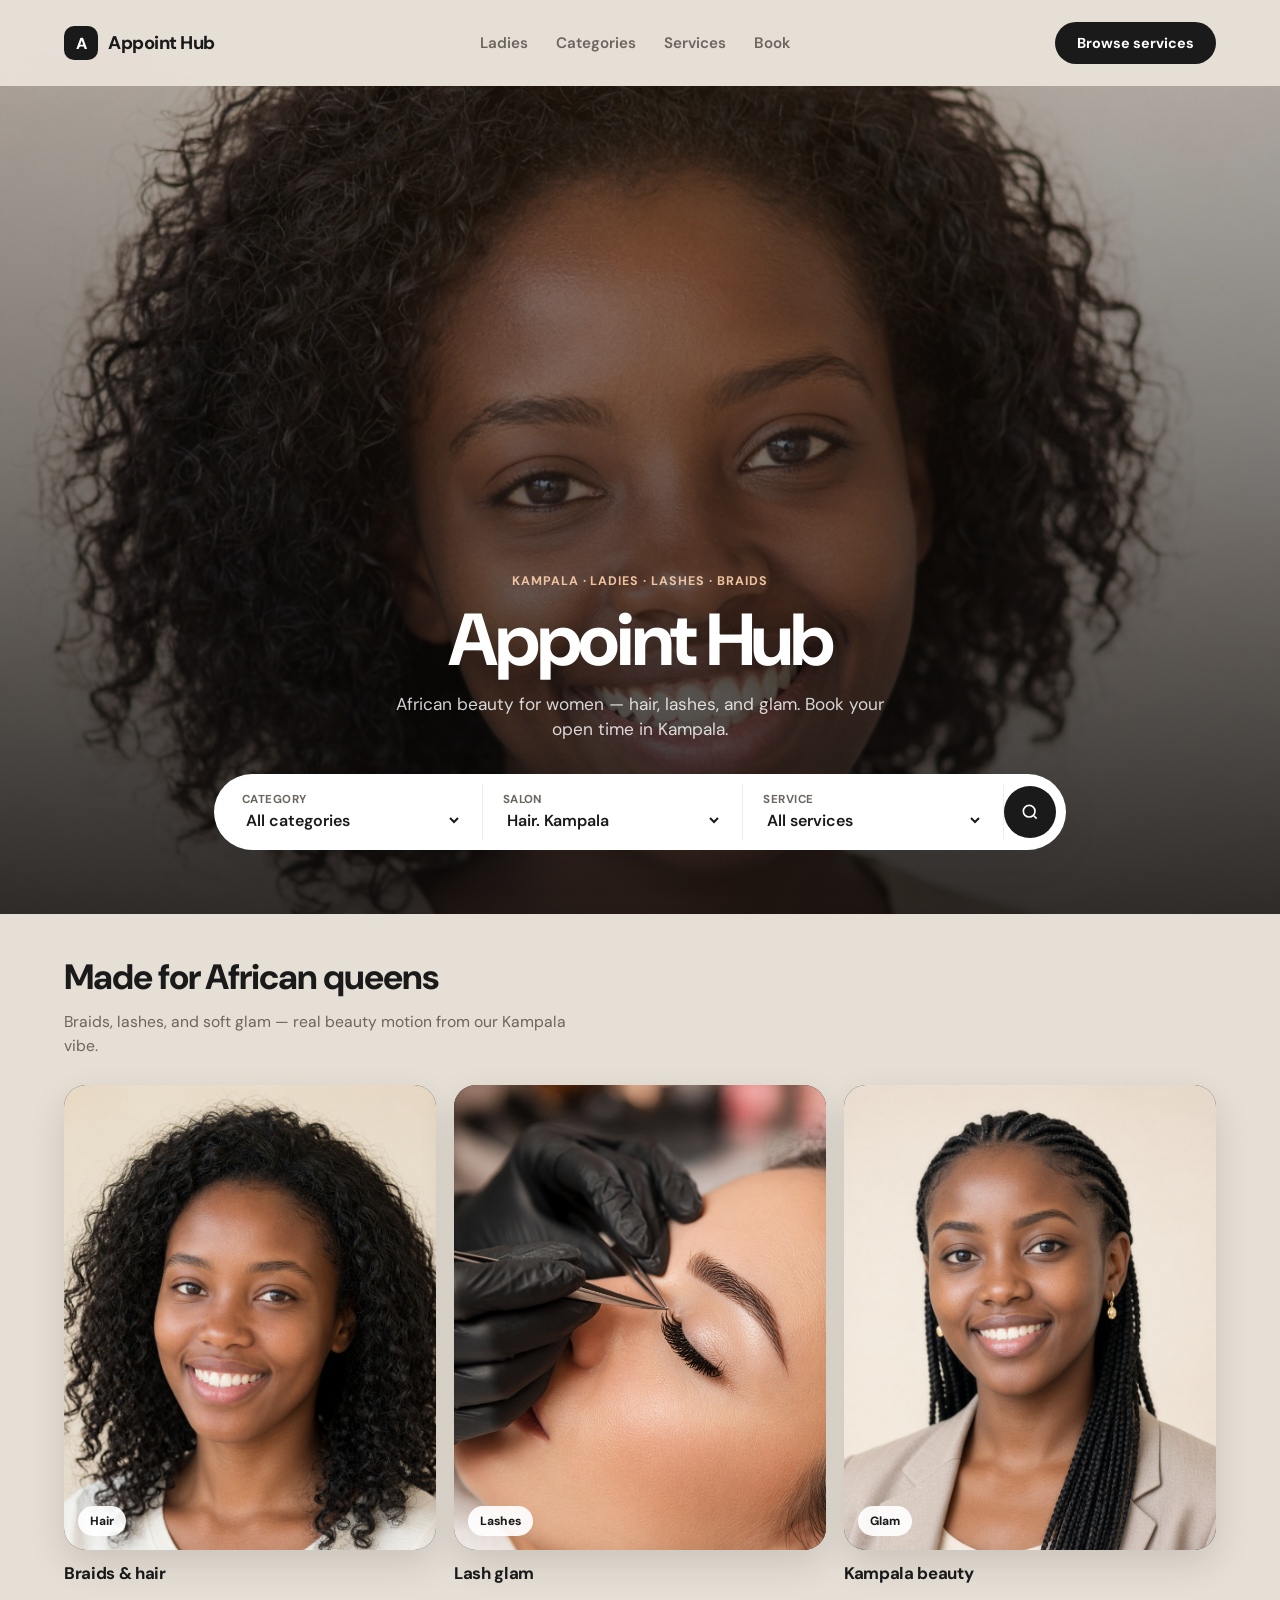
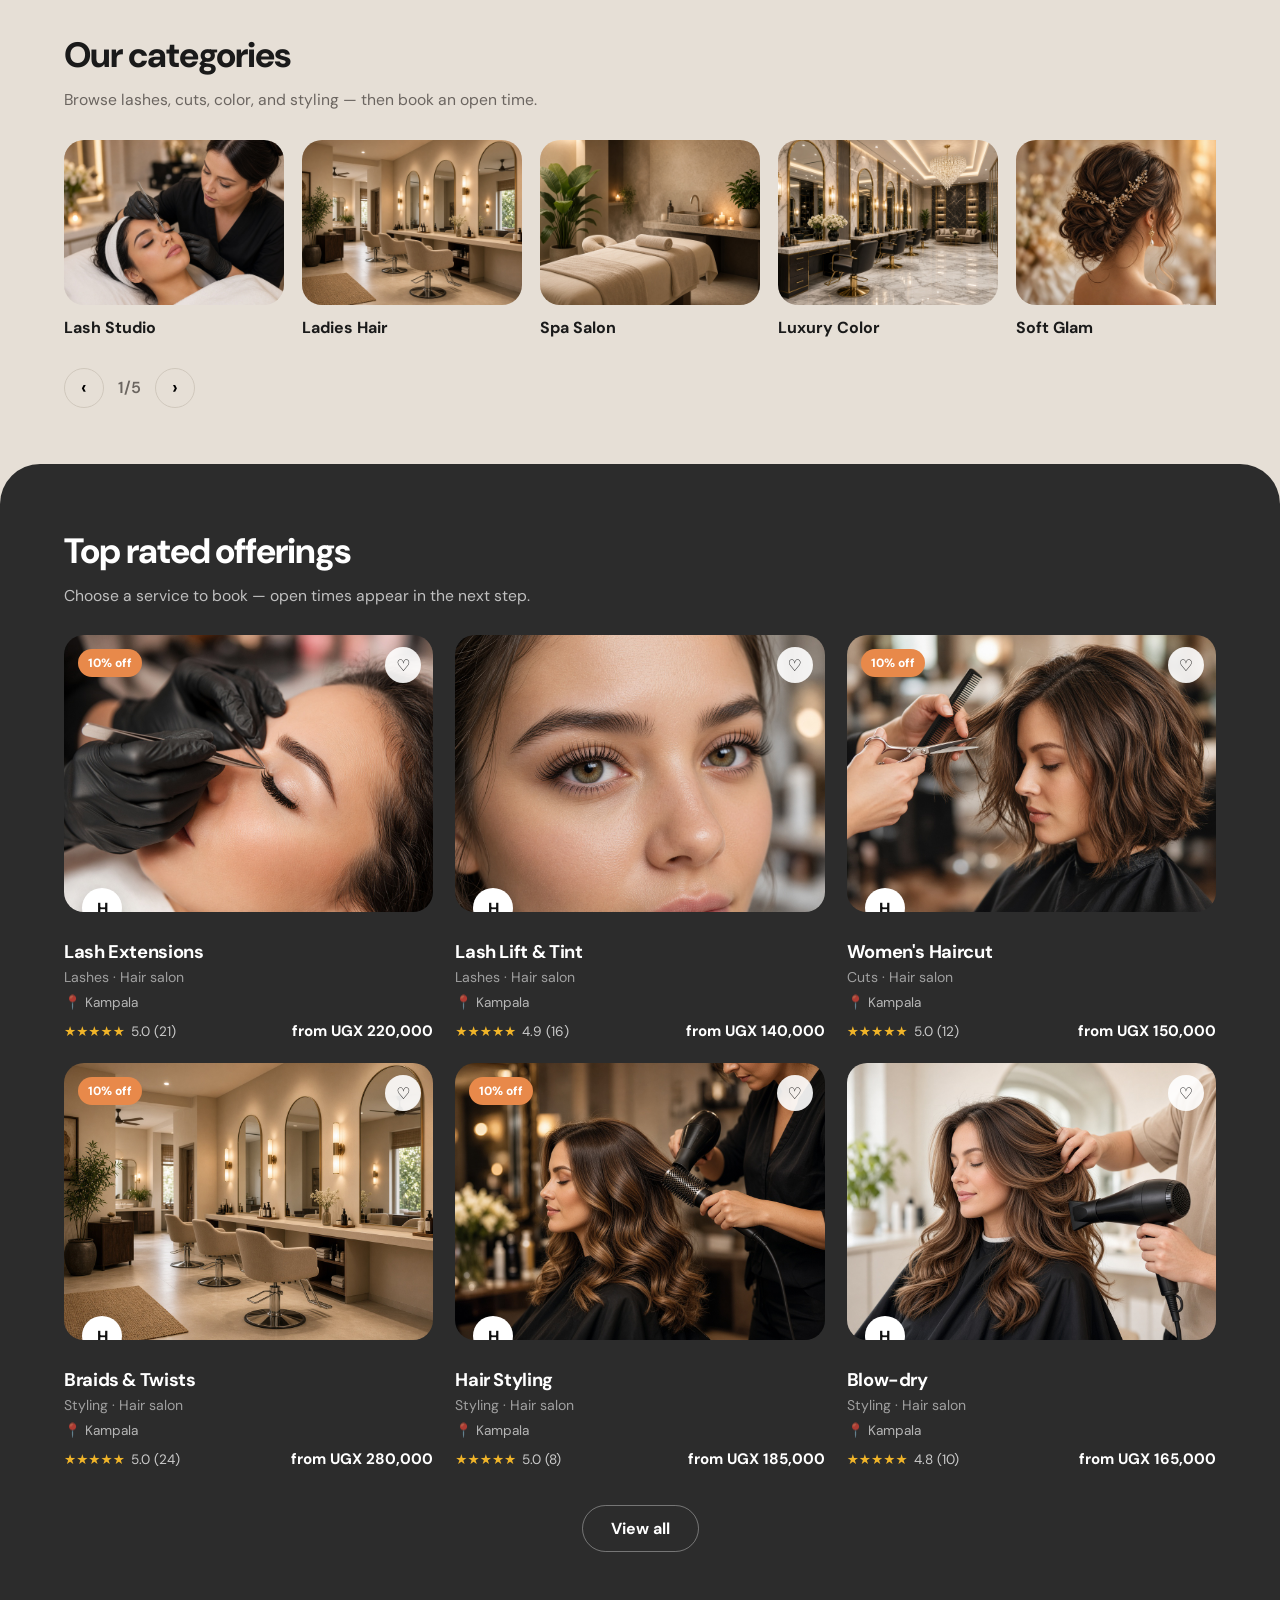
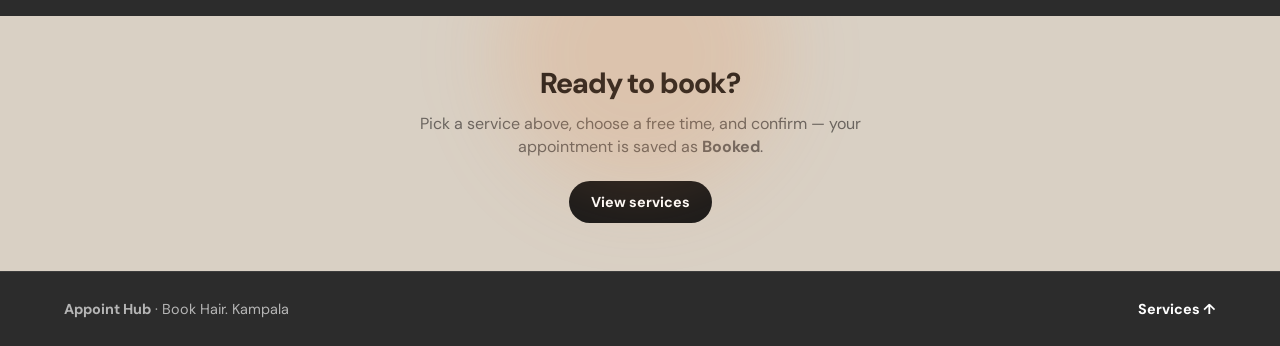
==== commit 6da2f167: "Fill the hero with African beauty videos for Kampala ladies. Co-authored-by: Cursor <cursoragent@cur" ====
--- a/index.html
+++ b/index.html
@@ -33,16 +33,16 @@
   <main>
     <section class="hero hero-video">
       <div class="hero-media" aria-hidden="true">
-        <video id="heroVideo" class="hero-video-el is-active" autoplay muted loop playsinline poster="images/cat-luxury.jpg">
-          <source src="https://assets.mixkit.co/videos/16073/16073-720.mp4" type="video/mp4" />
+        <video id="heroVideo" class="hero-video-el is-active" autoplay muted loop playsinline poster="images/client-amina.jpg">
+          <source src="videos/hero-african-lashes.mp4" type="video/mp4" />
         </video>
-        <video id="heroVideoB" class="hero-video-el" muted loop playsinline poster="images/cat-lashes.jpg"></video>
+        <video id="heroVideoB" class="hero-video-el" muted loop playsinline poster="images/client-grace.jpg"></video>
         <div class="hero-scrim"></div>
       </div>
       <div class="hero-content">
-        <p class="hero-kicker hero-anim" style="--d:0s">Ladies · Lashes · Hair. Kampala</p>
+        <p class="hero-kicker hero-anim" style="--d:0s">Kampala · Ladies · Lashes · Braids</p>
         <h1 class="hero-anim" style="--d:.08s">Appoint Hub</h1>
-        <p class="hero-lead hero-anim" style="--d:.18s">Hair, lashes, and glam for women — pick a service, then lock an open time.</p>
+        <p class="hero-lead hero-anim" style="--d:.18s">African beauty for women — hair, lashes, and glam. Book your open time in Kampala.</p>
         <form class="search-bar hero-anim" id="searchForm" style="--d:.28s">
           <label class="search-field">
             <span>Category</span>
@@ -77,8 +77,8 @@
 
     <section class="motion-strip reveal" id="glam">
       <div class="section-head">
-        <h2>Made for ladies</h2>
-        <p>Live salon motion — hair, lashes, and beauty looks you’ll love.</p>
+        <h2>Made for African queens</h2>
+        <p>Braids, lashes, and soft glam — real beauty motion from our Kampala vibe.</p>
       </div>
       <div class="motion-grid" id="motionGrid"></div>
     </section>
--- a/book.css
+++ b/book.css
@@ -168,19 +168,24 @@
 
 .hero-video {
   position: relative;
-  min-height: min(84vh, 780px);
+  width: 100vw;
+  margin-left: calc(50% - 50vw);
+  margin-right: calc(50% - 50vw);
+  min-height: min(92vh, 900px);
+  height: min(92vh, 900px);
   display: grid;
   place-items: end center;
   padding: 0;
   overflow: hidden;
   color: #fff;
-  margin: 0 clamp(0px, 0vw, 0px);
-  border-radius: 0 0 36px 36px;
+  border-radius: 0;
 }
 
 .hero-media {
   position: absolute;
   inset: 0;
+  width: 100%;
+  height: 100%;
   background: #1a1a1a;
 }
 
@@ -190,6 +195,7 @@
   width: 100%;
   height: 100%;
   object-fit: cover;
+  object-position: center center;
   opacity: 0;
   transition: opacity 1.1s ease;
 }
@@ -202,15 +208,16 @@
   position: absolute;
   inset: 0;
   background:
-    linear-gradient(180deg, rgba(12, 10, 9, 0.35) 0%, rgba(12, 10, 9, 0.55) 45%, rgba(12, 10, 9, 0.82) 100%),
-    radial-gradient(ellipse at 50% 20%, rgba(232, 137, 74, 0.18), transparent 55%);
+    linear-gradient(180deg, rgba(12, 10, 9, 0.28) 0%, rgba(12, 10, 9, 0.48) 42%, rgba(12, 10, 9, 0.84) 100%),
+    radial-gradient(ellipse at 50% 20%, rgba(196, 120, 58, 0.22), transparent 55%);
+  pointer-events: none;
 }
 
 .hero-content {
   position: relative;
   z-index: 2;
   width: min(980px, 100%);
-  padding: 72px clamp(20px, 5vw, 64px) 56px;
+  padding: 88px clamp(20px, 5vw, 64px) 64px;
   text-align: center;
 }
 
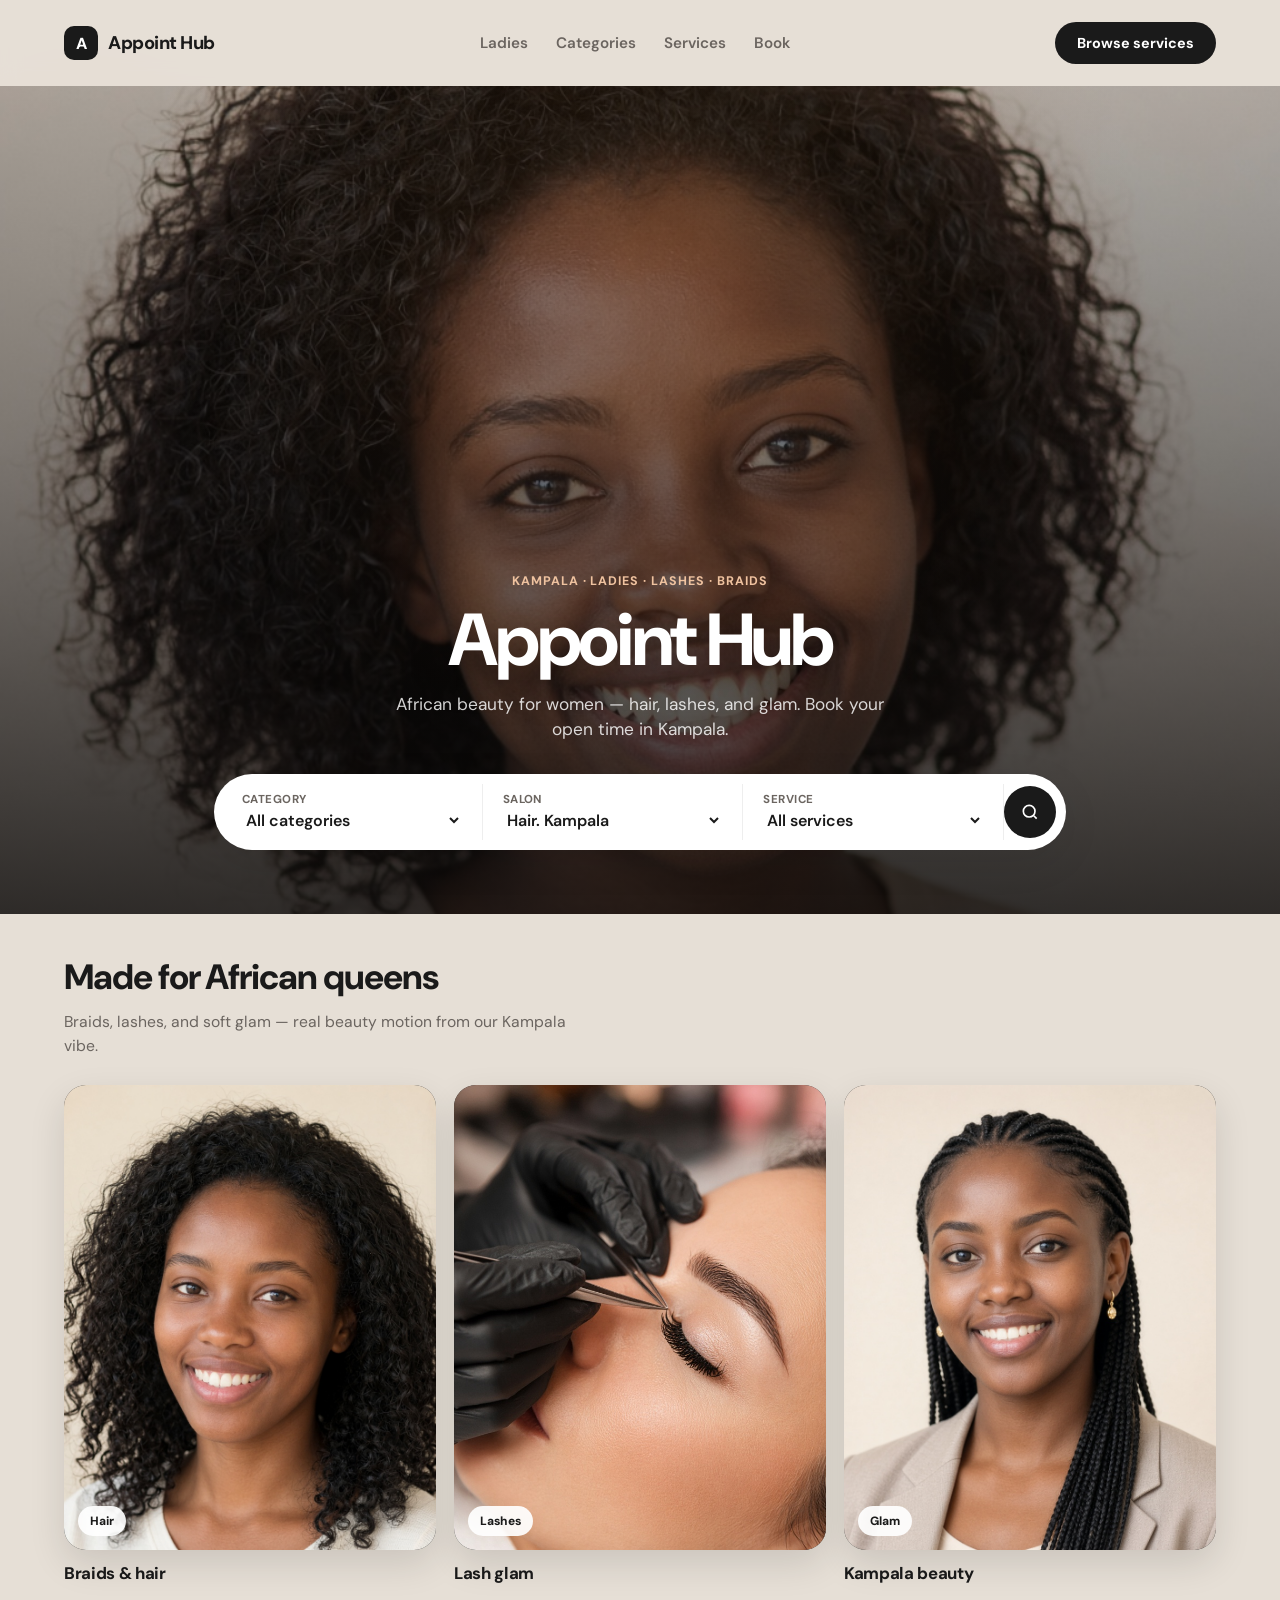
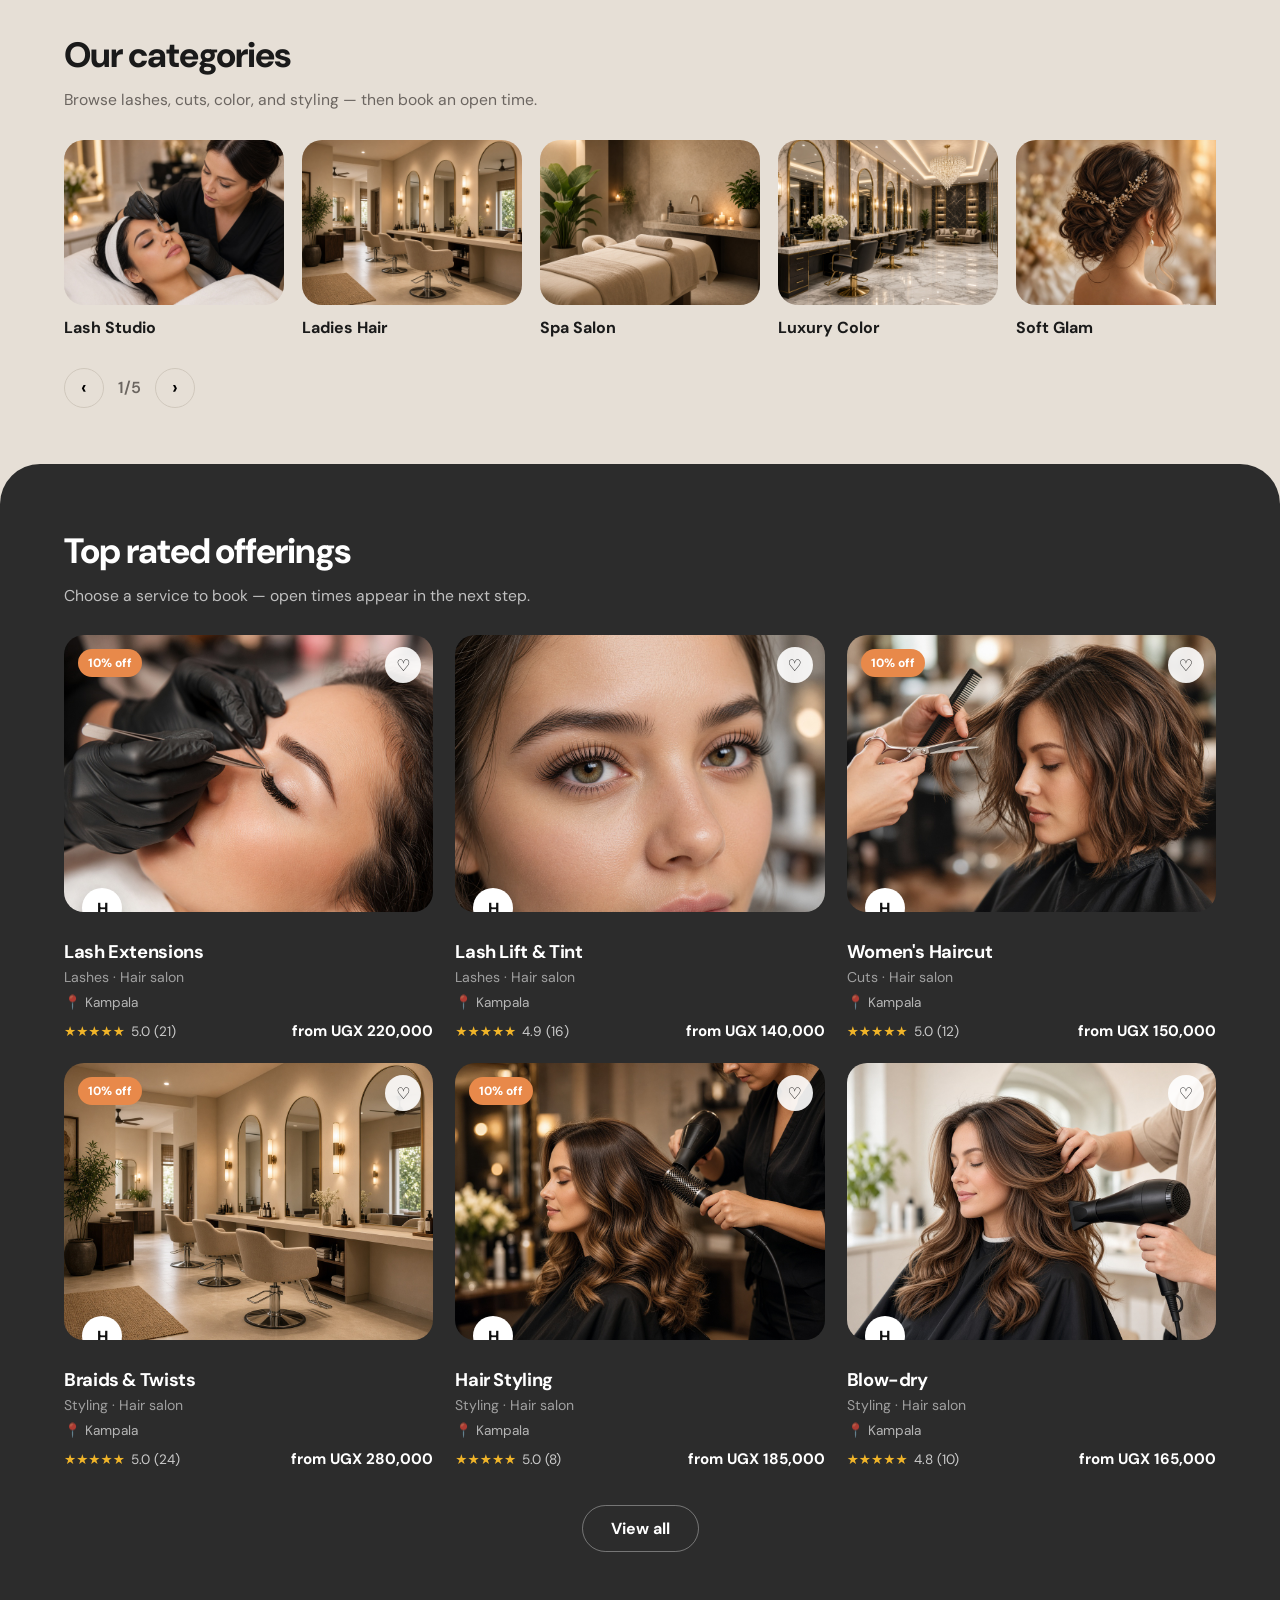
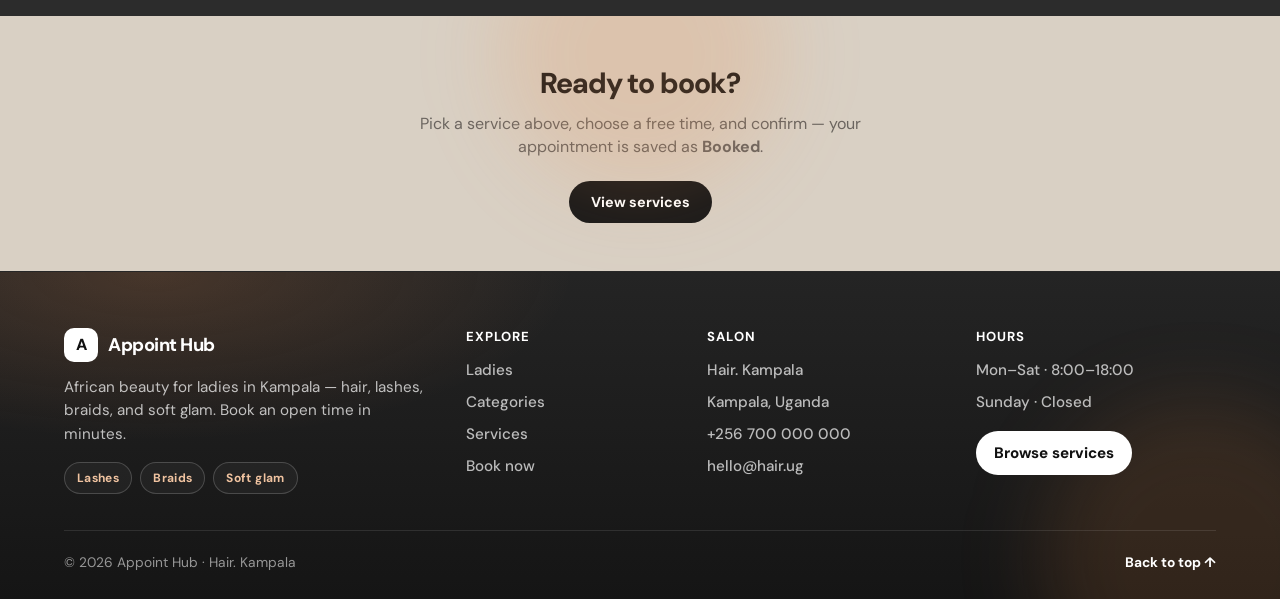
==== commit 7bd4ceb3: "Refresh the landing footer with Kampala salon details and clearer links. Co-authored-by: Cursor <cur" ====
--- a/index.html
+++ b/index.html
@@ -9,7 +9,7 @@
   <link href="https://fonts.googleapis.com/css2?family=DM+Sans:ital,opsz,wght@0,9..40,400;0,9..40,500;0,9..40,600;0,9..40,700;0,9..40,800;1,9..40,400&display=swap" rel="stylesheet" />
   <link rel="stylesheet" href="book.css" />
 </head>
-<body>
+<body id="top">
   <div class="bg-orb bg-orb-a" aria-hidden="true"></div>
   <div class="bg-orb bg-orb-b" aria-hidden="true"></div>
 
@@ -117,10 +117,48 @@
   </main>
 
   <footer class="site-footer">
-    <div>
-      <strong>Appoint Hub</strong> · Book <span id="footerSalon">Hair. Kampala</span>
-    </div>
-    <a href="#offerings">Services ↑</a>
+    <div class="footer-glow" aria-hidden="true"></div>
+    <div class="footer-inner">
+      <div class="footer-brand">
+        <a class="brand" href="/">
+          <span class="brand-mark">A</span>
+          <span class="brand-name">Appoint Hub</span>
+        </a>
+        <p>African beauty for ladies in Kampala — hair, lashes, braids, and soft glam. Book an open time in minutes.</p>
+        <div class="footer-chips">
+          <span>Lashes</span>
+          <span>Braids</span>
+          <span>Soft glam</span>
+        </div>
+      </div>
+
+      <div class="footer-col">
+        <h3>Explore</h3>
+        <a href="#glam">Ladies</a>
+        <a href="#categories">Categories</a>
+        <a href="#offerings">Services</a>
+        <a href="#book">Book now</a>
+      </div>
+
+      <div class="footer-col">
+        <h3>Salon</h3>
+        <p id="footerSalon">Hair. Kampala</p>
+        <p>Kampala, Uganda</p>
+        <p>+256 700 000 000</p>
+        <p>hello@hair.ug</p>
+      </div>
+
+      <div class="footer-col">
+        <h3>Hours</h3>
+        <p>Mon–Sat · 8:00–18:00</p>
+        <p>Sunday · Closed</p>
+        <a class="footer-cta" href="#offerings">Browse services</a>
+      </div>
+    </div>
+    <div class="footer-bottom">
+      <span>© <span id="footerYear">2026</span> Appoint Hub · Hair. Kampala</span>
+      <a href="#top" id="backTop">Back to top ↑</a>
+    </div>
   </footer>
 
   <!-- Booking modal: availability first, then details, then confirm -->
--- a/book.css
+++ b/book.css
@@ -868,18 +868,157 @@
 }
 
 .site-footer {
+  position: relative;
+  overflow: hidden;
+  background:
+    radial-gradient(700px 280px at 12% 0%, rgba(232, 137, 74, 0.18), transparent 60%),
+    linear-gradient(180deg, #242424 0%, #151515 100%);
+  color: rgba(255, 255, 255, 0.72);
+  border-top: 1px solid rgba(255, 255, 255, 0.08);
+  padding: 56px clamp(20px, 5vw, 64px) 28px;
+}
+
+.footer-glow {
+  position: absolute;
+  width: 320px;
+  height: 320px;
+  right: -80px;
+  bottom: -120px;
+  border-radius: 50%;
+  background: rgba(196, 120, 58, 0.16);
+  filter: blur(40px);
+  pointer-events: none;
+}
+
+.footer-inner {
+  position: relative;
+  z-index: 1;
+  display: grid;
+  grid-template-columns: 1.4fr 0.8fr 0.9fr 0.9fr;
+  gap: 36px 28px;
+  padding-bottom: 36px;
+  border-bottom: 1px solid rgba(255, 255, 255, 0.1);
+}
+
+.footer-brand .brand {
+  color: #fff;
+  margin-bottom: 14px;
+}
+
+.footer-brand .brand-mark {
+  background: #fff;
+  color: #111;
+}
+
+.footer-brand p {
+  max-width: 360px;
+  line-height: 1.55;
+  font-size: 0.95rem;
+  margin-bottom: 16px;
+}
+
+.footer-chips {
+  display: flex;
+  flex-wrap: wrap;
+  gap: 8px;
+}
+
+.footer-chips span {
+  font-size: 0.75rem;
+  font-weight: 700;
+  letter-spacing: 0.03em;
+  padding: 7px 12px;
+  border-radius: 999px;
+  border: 1px solid rgba(255, 255, 255, 0.18);
+  color: #f0c3a0;
+  background: rgba(255, 255, 255, 0.04);
+}
+
+.footer-col {
+  display: grid;
+  gap: 10px;
+  align-content: start;
+}
+
+.footer-col h3 {
+  color: #fff;
+  font-size: 0.82rem;
+  letter-spacing: 0.08em;
+  text-transform: uppercase;
+  margin-bottom: 4px;
+}
+
+.footer-col a,
+.footer-col p {
+  color: rgba(255, 255, 255, 0.7);
+  font-size: 0.95rem;
+  line-height: 1.45;
+  font-weight: 500;
+  transition: color 0.2s ease;
+}
+
+.footer-col a:hover {
+  color: #f0c3a0;
+}
+
+.footer-cta {
+  display: inline-flex;
+  align-items: center;
+  justify-content: center;
+  margin-top: 8px;
+  width: fit-content;
+  padding: 11px 18px;
+  border-radius: 999px;
+  background: #fff;
+  color: #111 !important;
+  font-weight: 750 !important;
+  transition: transform 0.25s var(--ease-out), box-shadow 0.25s ease;
+}
+
+.footer-cta:hover {
+  transform: translateY(-2px);
+  box-shadow: 0 10px 24px rgba(0, 0, 0, 0.25);
+  color: #111 !important;
+}
+
+.footer-bottom {
+  position: relative;
+  z-index: 1;
   display: flex;
   justify-content: space-between;
+  align-items: center;
   gap: 16px;
   flex-wrap: wrap;
-  padding: 28px clamp(20px, 5vw, 64px);
-  background: var(--charcoal);
-  color: rgba(255, 255, 255, 0.65);
-  border-top: 1px solid rgba(255, 255, 255, 0.08);
-  font-size: 0.9rem;
-}
-
-.site-footer a { color: #fff; font-weight: 700; }
+  padding-top: 22px;
+  font-size: 0.86rem;
+  color: rgba(255, 255, 255, 0.55);
+}
+
+.footer-bottom a {
+  color: #fff;
+  font-weight: 700;
+  transition: color 0.2s ease;
+}
+
+.footer-bottom a:hover {
+  color: #f0c3a0;
+}
+
+@media (max-width: 980px) {
+  .footer-inner {
+    grid-template-columns: 1fr 1fr;
+  }
+}
+
+@media (max-width: 720px) {
+  .footer-inner {
+    grid-template-columns: 1fr;
+    gap: 28px;
+  }
+  .site-footer {
+    padding-top: 44px;
+  }
+}
 
 /* Modal */
 .modal[hidden] { display: none !important; }
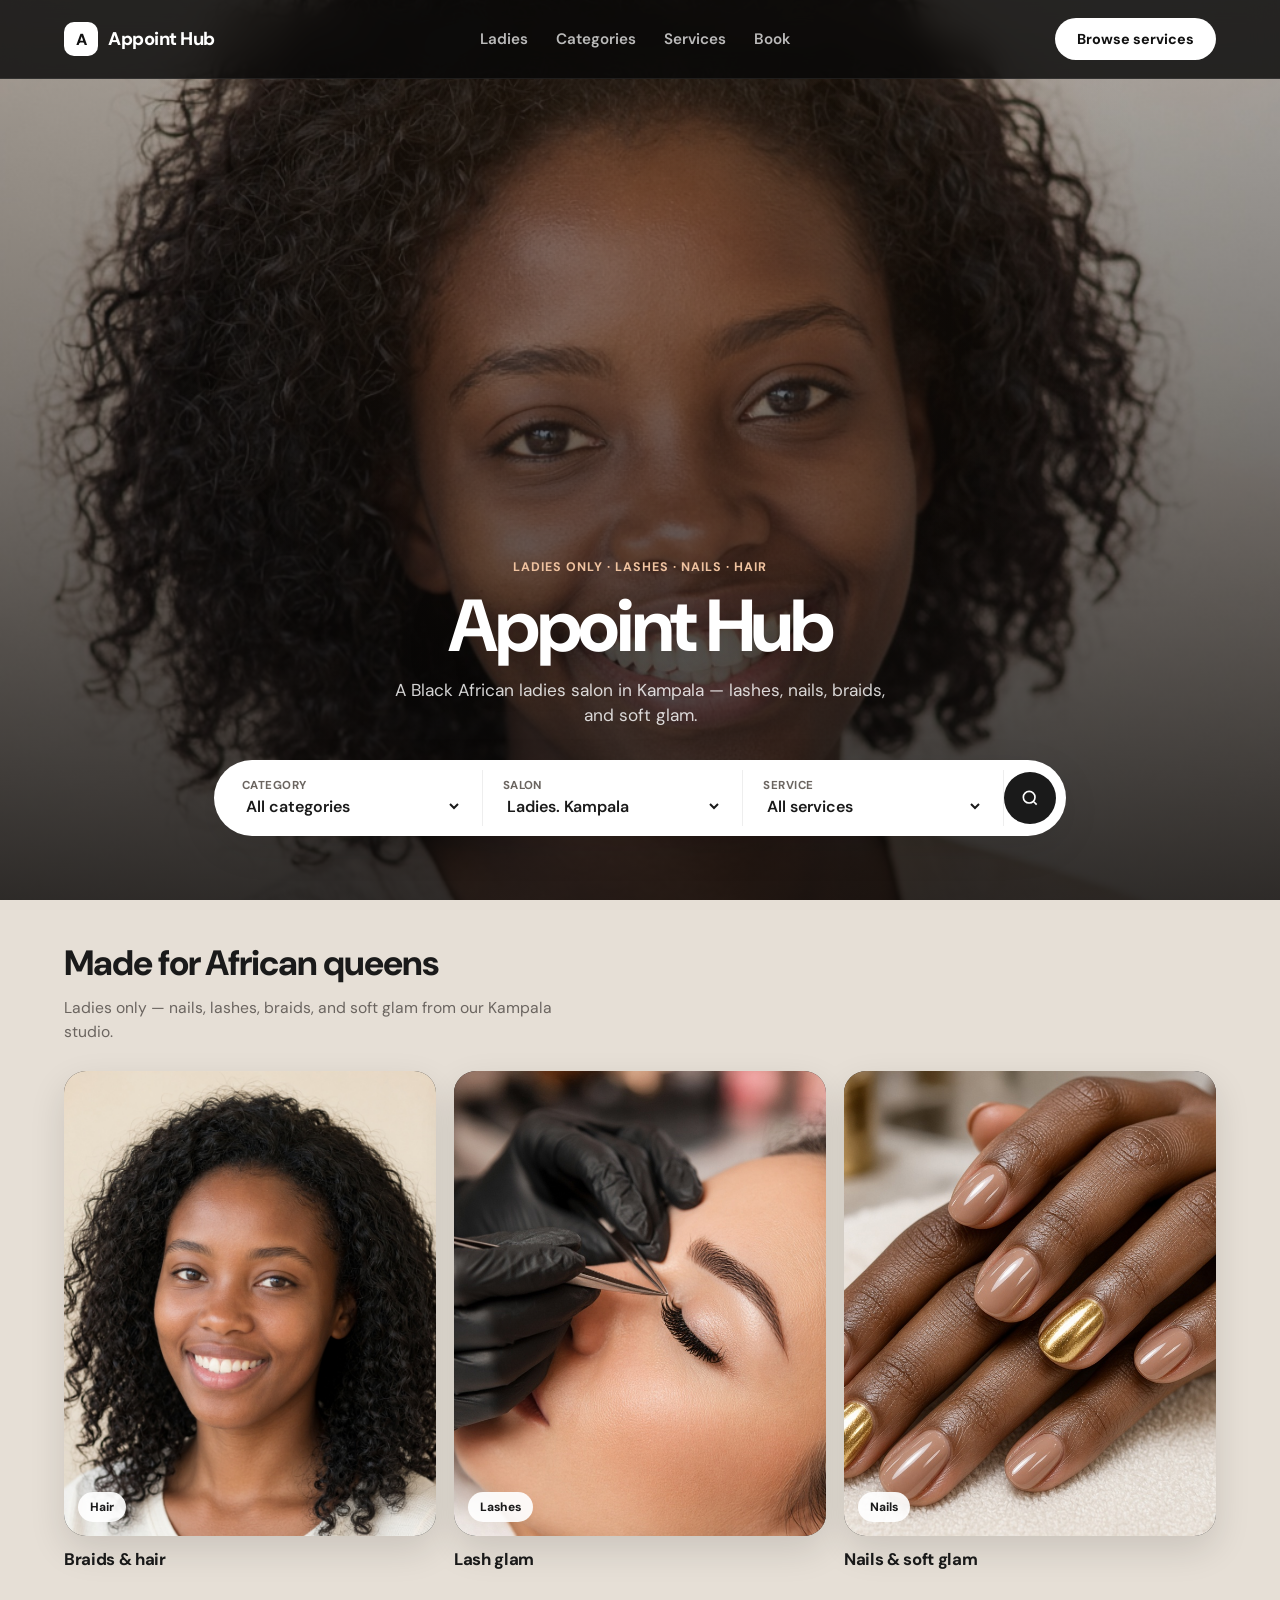
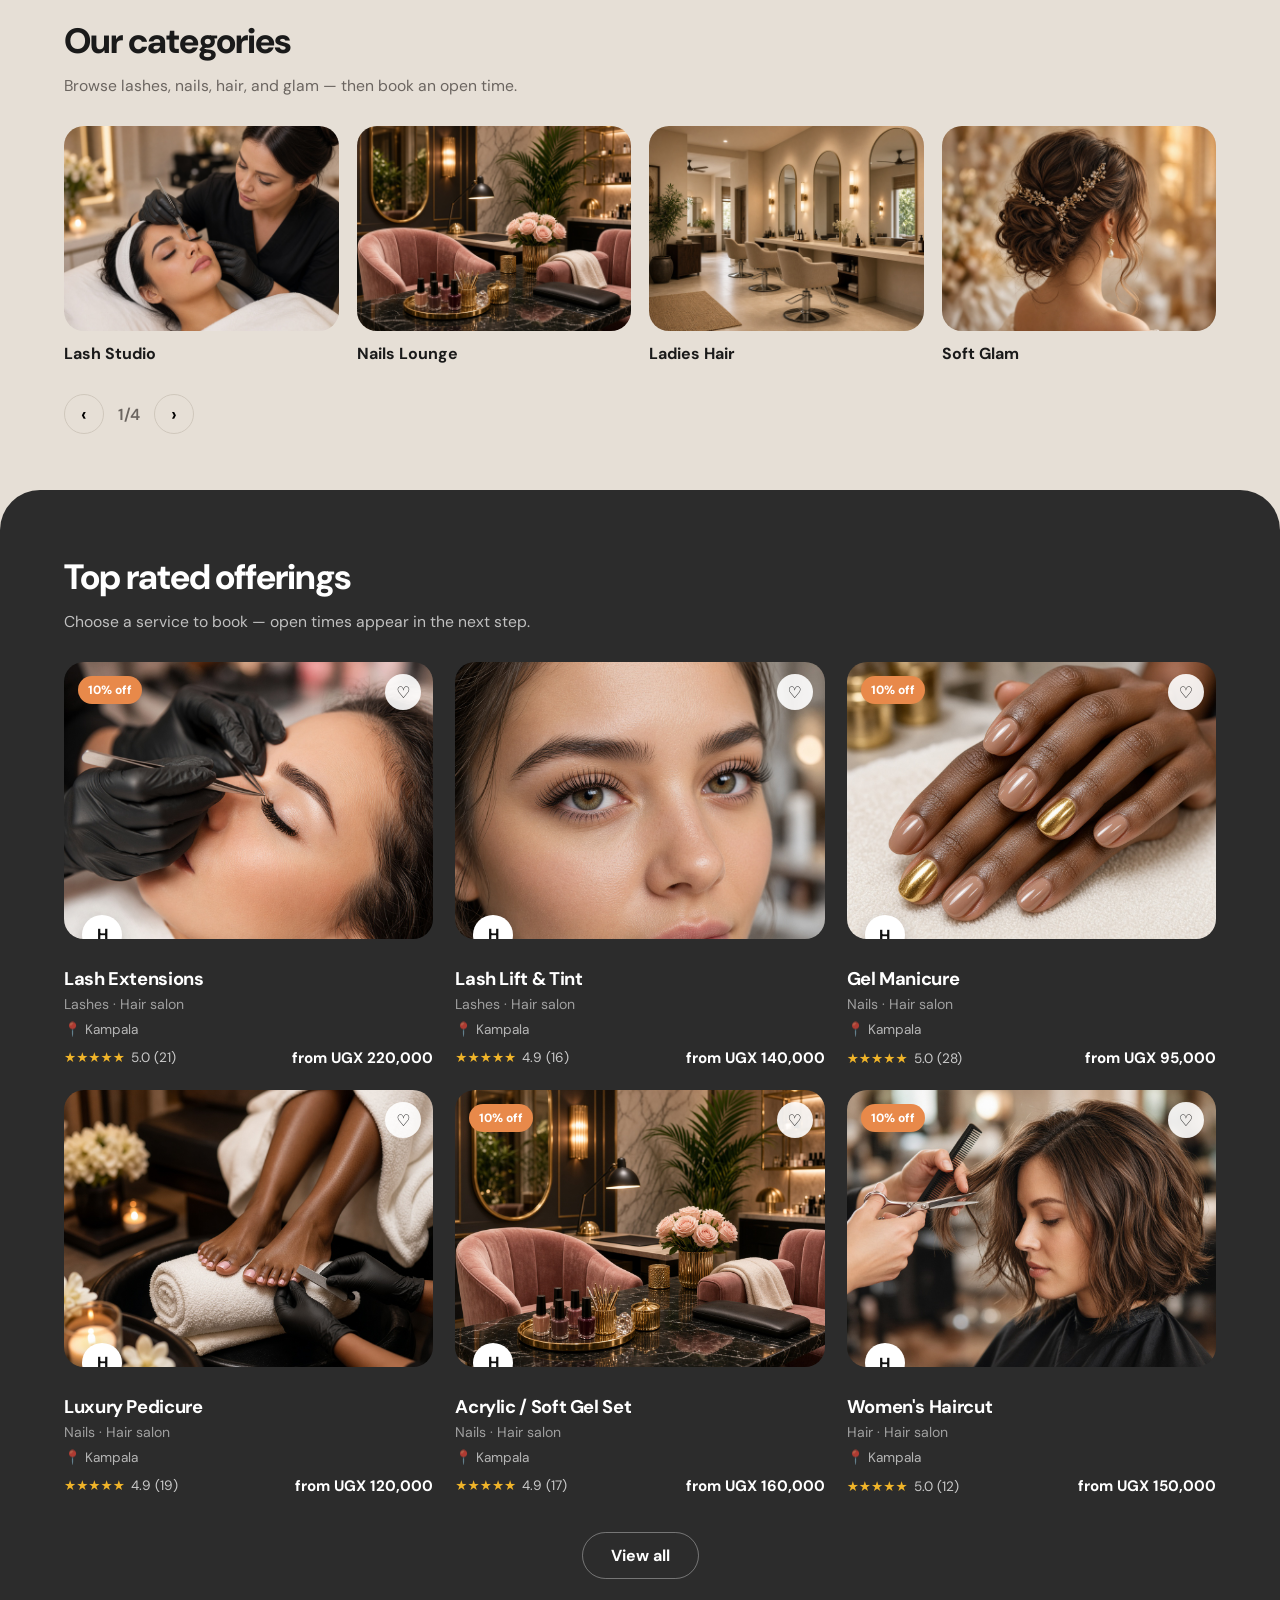
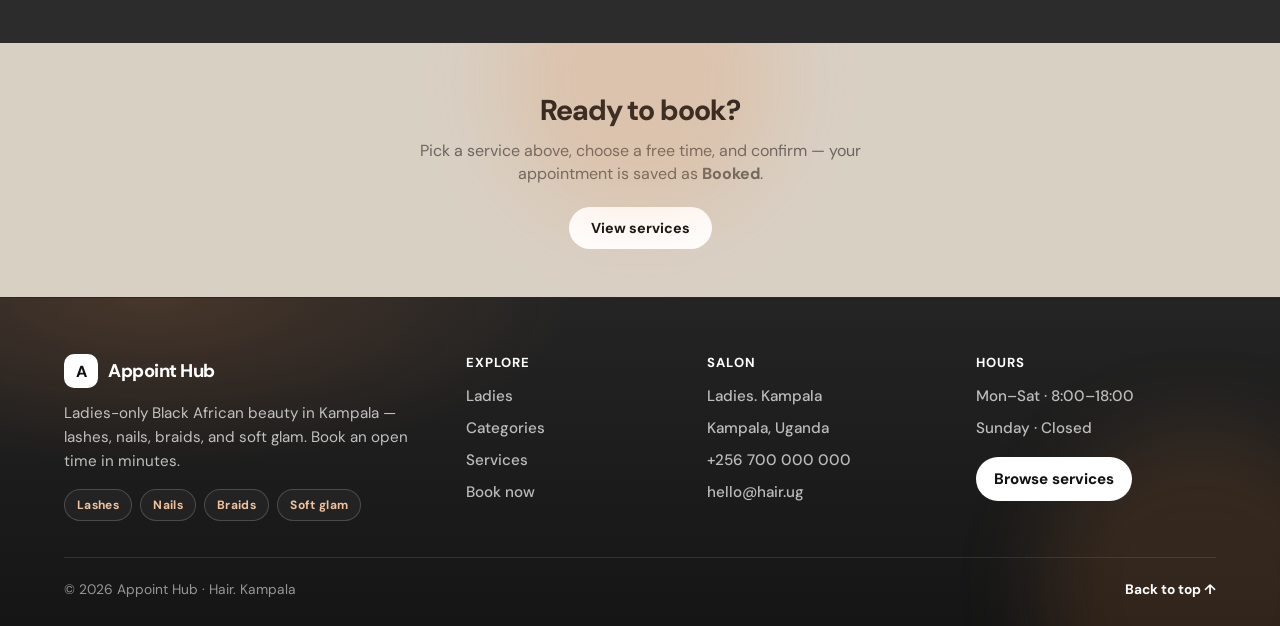
==== commit 70fdf31f: "Make hero full-bleed under a sticky black header and ladies-only services. Co-authored-by: Cursor <c" ====
--- a/index.html
+++ b/index.html
@@ -3,7 +3,7 @@
 <head>
   <meta charset="UTF-8" />
   <meta name="viewport" content="width=device-width, initial-scale=1.0" />
-  <title>Appoint Hub — Book Hair. Kampala</title>
+  <title>Appoint Hub — Ladies Beauty · Kampala</title>
   <link rel="preconnect" href="https://fonts.googleapis.com" />
   <link rel="preconnect" href="https://fonts.gstatic.com" crossorigin />
   <link href="https://fonts.googleapis.com/css2?family=DM+Sans:ital,opsz,wght@0,9..40,400;0,9..40,500;0,9..40,600;0,9..40,700;0,9..40,800;1,9..40,400&display=swap" rel="stylesheet" />
@@ -40,26 +40,24 @@
         <div class="hero-scrim"></div>
       </div>
       <div class="hero-content">
-        <p class="hero-kicker hero-anim" style="--d:0s">Kampala · Ladies · Lashes · Braids</p>
+        <p class="hero-kicker hero-anim" style="--d:0s">Ladies only · Lashes · Nails · Hair</p>
         <h1 class="hero-anim" style="--d:.08s">Appoint Hub</h1>
-        <p class="hero-lead hero-anim" style="--d:.18s">African beauty for women — hair, lashes, and glam. Book your open time in Kampala.</p>
+        <p class="hero-lead hero-anim" style="--d:.18s">A Black African ladies salon in Kampala — lashes, nails, braids, and soft glam.</p>
         <form class="search-bar hero-anim" id="searchForm" style="--d:.28s">
           <label class="search-field">
             <span>Category</span>
             <select id="filterCategory">
               <option value="all">All categories</option>
               <option value="Lashes">Lashes</option>
-              <option value="Cuts">Cuts</option>
-              <option value="Styling">Styling</option>
-              <option value="Color">Color</option>
-              <option value="Care">Care</option>
-              <option value="Grooming">Grooming</option>
+              <option value="Nails">Nails</option>
+              <option value="Hair">Hair</option>
+              <option value="Glam">Glam</option>
             </select>
           </label>
           <label class="search-field">
             <span>Salon</span>
             <select id="filterSalon">
-              <option value="Hair. Kampala">Hair. Kampala</option>
+              <option value="Ladies. Kampala">Ladies. Kampala</option>
             </select>
           </label>
           <label class="search-field">
@@ -78,7 +76,7 @@
     <section class="motion-strip reveal" id="glam">
       <div class="section-head">
         <h2>Made for African queens</h2>
-        <p>Braids, lashes, and soft glam — real beauty motion from our Kampala vibe.</p>
+        <p>Ladies only — nails, lashes, braids, and soft glam from our Kampala studio.</p>
       </div>
       <div class="motion-grid" id="motionGrid"></div>
     </section>
@@ -86,7 +84,7 @@
     <section class="categories reveal" id="categories">
       <div class="section-head">
         <h2>Our categories</h2>
-        <p>Browse lashes, cuts, color, and styling — then book an open time.</p>
+        <p>Browse lashes, nails, hair, and glam — then book an open time.</p>
       </div>
       <div class="cat-track" id="catTrack"></div>
       <div class="cat-pager">
@@ -124,9 +122,10 @@
           <span class="brand-mark">A</span>
           <span class="brand-name">Appoint Hub</span>
         </a>
-        <p>African beauty for ladies in Kampala — hair, lashes, braids, and soft glam. Book an open time in minutes.</p>
+        <p>Ladies-only Black African beauty in Kampala — lashes, nails, braids, and soft glam. Book an open time in minutes.</p>
         <div class="footer-chips">
           <span>Lashes</span>
+          <span>Nails</span>
           <span>Braids</span>
           <span>Soft glam</span>
         </div>
--- a/book.css
+++ b/book.css
@@ -79,12 +79,16 @@
   align-items: center;
   justify-content: space-between;
   gap: 20px;
-  padding: 22px clamp(20px, 5vw, 64px);
-  position: sticky;
+  padding: 18px clamp(20px, 5vw, 64px);
+  position: fixed;
   top: 0;
-  z-index: 40;
-  background: rgba(230, 223, 214, 0.92);
-  backdrop-filter: blur(10px);
+  left: 0;
+  right: 0;
+  z-index: 50;
+  background: rgba(8, 8, 8, 0.82);
+  backdrop-filter: blur(14px);
+  color: #fff;
+  border-bottom: 1px solid rgba(255, 255, 255, 0.08);
 }
 
 .brand {
@@ -93,14 +97,15 @@
   gap: 10px;
   font-weight: 800;
   letter-spacing: -0.03em;
+  color: #fff;
 }
 
 .brand-mark {
   width: 34px;
   height: 34px;
   border-radius: 10px;
-  background: var(--ink);
-  color: #fff;
+  background: #fff;
+  color: #111;
   display: grid;
   place-items: center;
   font-size: 1rem;
@@ -114,11 +119,11 @@
   gap: 28px;
   font-size: 0.95rem;
   font-weight: 600;
-  color: var(--muted);
+  color: rgba(255, 255, 255, 0.72);
 }
 
 .nav-links a:hover,
-.nav-links a.active { color: #c45c4a; }
+.nav-links a.active { color: #f0c3a0; }
 
 .header-actions {
   display: flex;
@@ -127,8 +132,8 @@
 }
 
 .btn-signup {
-  background: var(--ink);
-  color: #fff;
+  background: #fff;
+  color: #111;
   padding: 12px 22px;
   border-radius: 999px;
   font-weight: 700;
@@ -139,7 +144,13 @@
 
 .btn-signup:hover {
   transform: translateY(-2px);
-  box-shadow: 0 10px 24px rgba(0, 0, 0, 0.18);
+  box-shadow: 0 10px 24px rgba(0, 0, 0, 0.25);
+}
+
+.book-cta .btn-signup,
+.footer-cta {
+  background: #fff;
+  color: #111;
 }
 
 .btn-pulse {
@@ -157,7 +168,8 @@
   height: 42px;
   border: none;
   border-radius: 12px;
-  background: var(--white);
+  background: rgba(255, 255, 255, 0.92);
+  color: #111;
   cursor: pointer;
 }
 
@@ -171,8 +183,10 @@
   width: 100vw;
   margin-left: calc(50% - 50vw);
   margin-right: calc(50% - 50vw);
-  min-height: min(92vh, 900px);
-  height: min(92vh, 900px);
+  min-height: 100vh;
+  height: 100vh;
+  min-height: 100dvh;
+  height: 100dvh;
   display: grid;
   place-items: end center;
   padding: 0;
@@ -1201,12 +1215,14 @@
     left: 16px;
     right: 16px;
     flex-direction: column;
-    background: #fff;
+    background: #141414;
+    color: rgba(255, 255, 255, 0.85);
     padding: 16px;
     border-radius: 16px;
     box-shadow: var(--shadow);
     align-items: flex-start;
     gap: 14px;
+    border: 1px solid rgba(255, 255, 255, 0.08);
   }
   .nav-links.open { display: flex; }
   .nav-toggle { display: grid; place-items: center; }
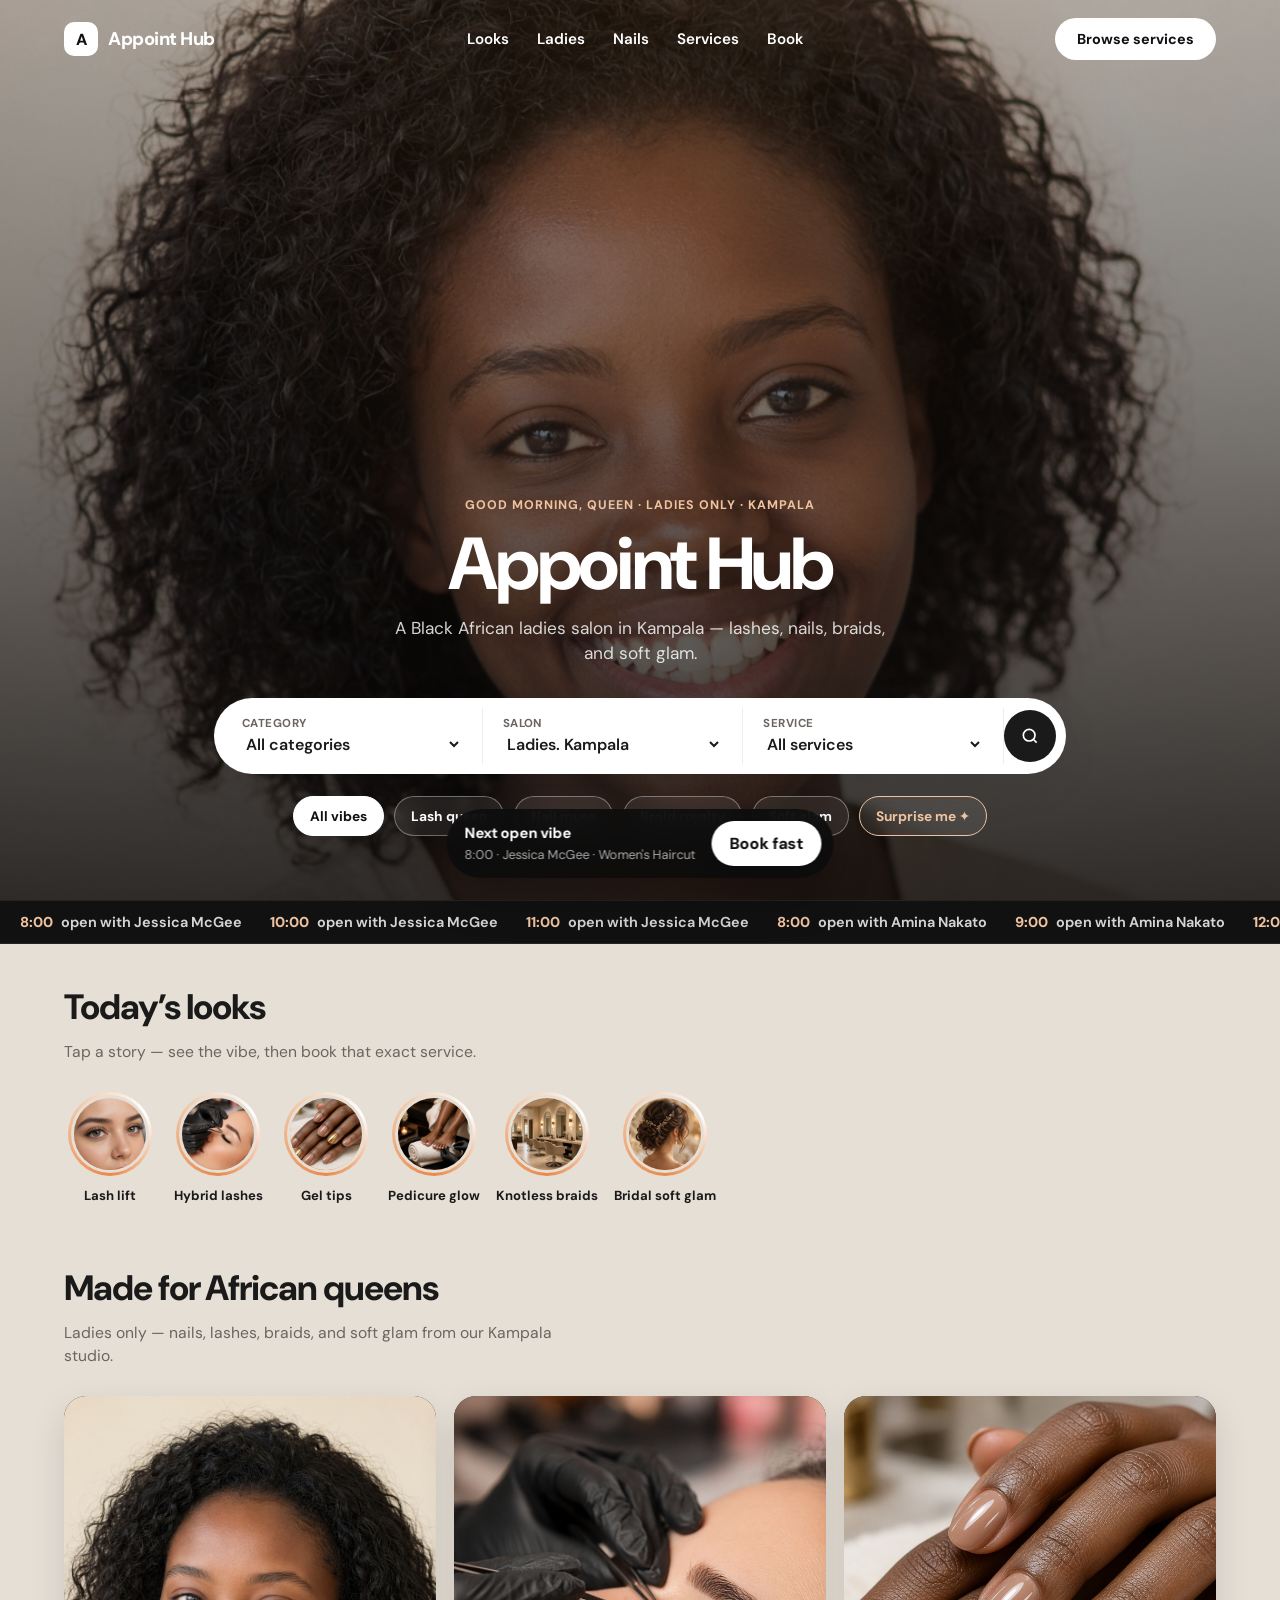
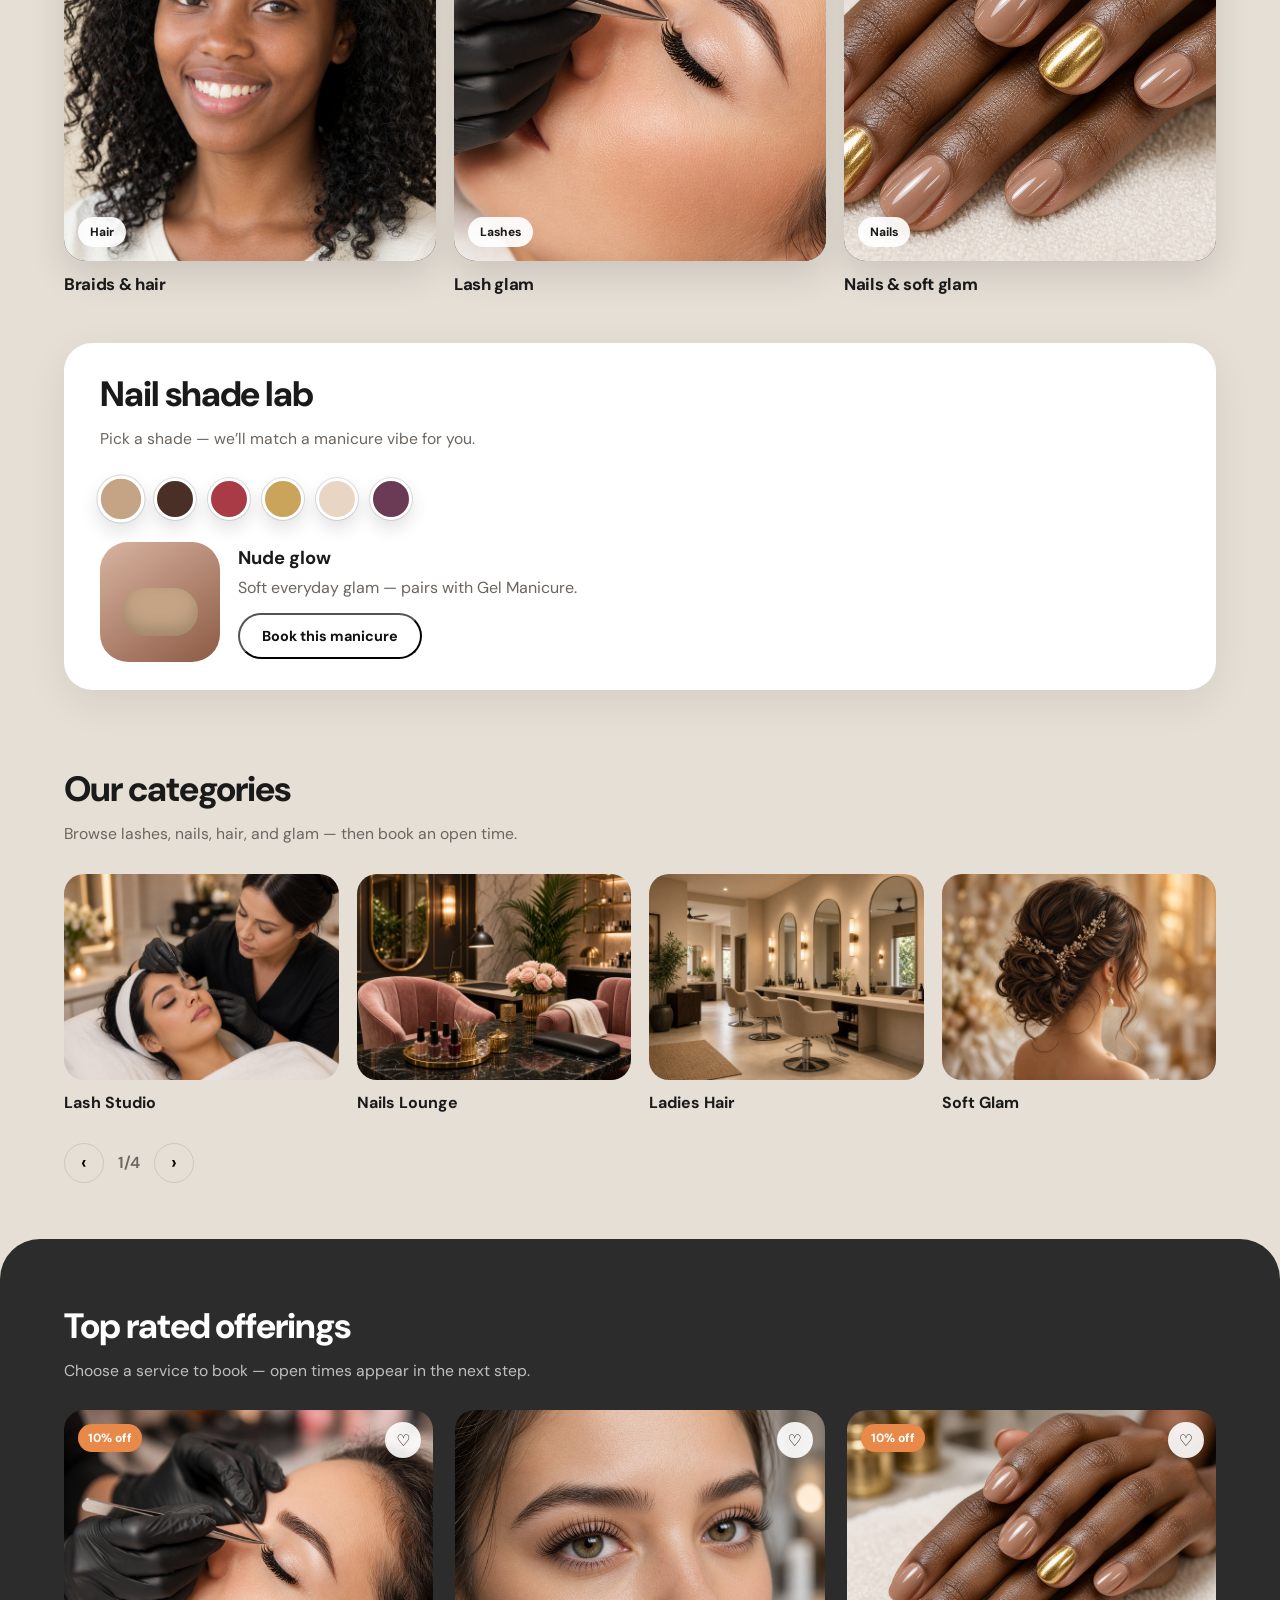
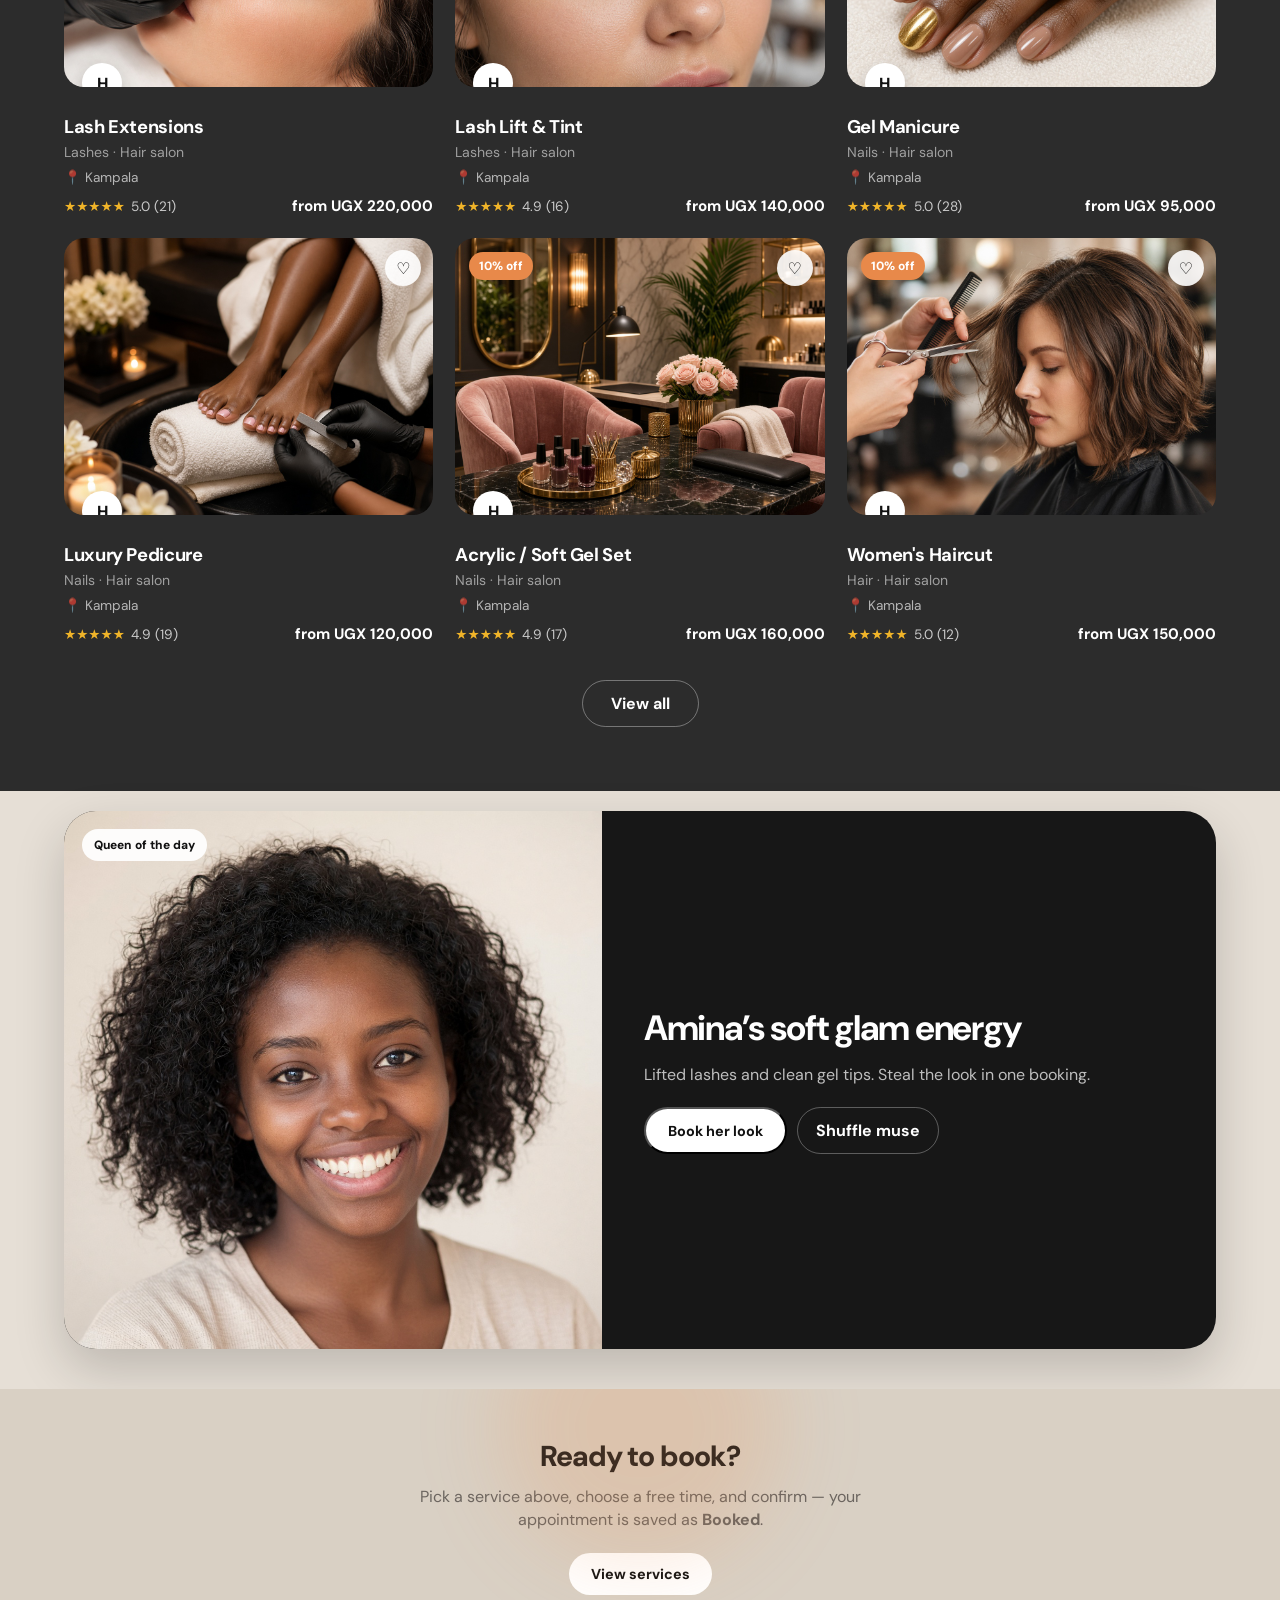
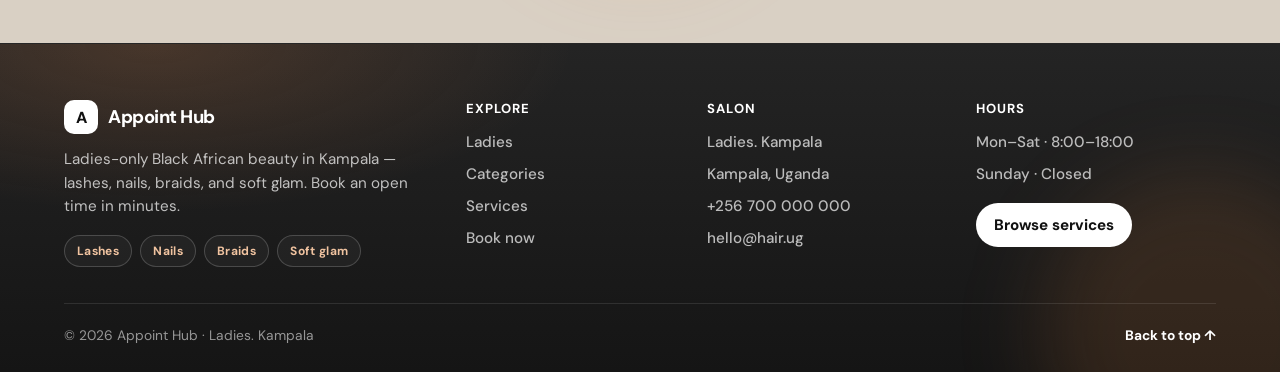
==== commit e7f64d93: "Add creative booking features: vibes, stories, shade lab, and quick dock. Co-authored-by: Cursor <cu" ====
--- a/index.html
+++ b/index.html
@@ -19,8 +19,9 @@
       <span class="brand-name">Appoint Hub</span>
     </a>
     <nav class="nav-links" id="navLinks">
+      <a href="#looks">Looks</a>
       <a href="#glam">Ladies</a>
-      <a href="#categories">Categories</a>
+      <a href="#shadeLab">Nails</a>
       <a href="#offerings">Services</a>
       <a href="#book">Book</a>
     </nav>
@@ -40,7 +41,7 @@
         <div class="hero-scrim"></div>
       </div>
       <div class="hero-content">
-        <p class="hero-kicker hero-anim" style="--d:0s">Ladies only · Lashes · Nails · Hair</p>
+        <p class="hero-kicker hero-anim" id="dayGreeting" style="--d:0s">Ladies only · Lashes · Nails · Hair</p>
         <h1 class="hero-anim" style="--d:.08s">Appoint Hub</h1>
         <p class="hero-lead hero-anim" style="--d:.18s">A Black African ladies salon in Kampala — lashes, nails, braids, and soft glam.</p>
         <form class="search-bar hero-anim" id="searchForm" style="--d:.28s">
@@ -70,7 +71,27 @@
             <svg viewBox="0 0 24 24" fill="none" stroke="currentColor" stroke-width="2"><circle cx="11" cy="11" r="7"/><path d="m20 20-3.5-3.5"/></svg>
           </button>
         </form>
-      </div>
+        <div class="vibe-row hero-anim" id="vibeRow" style="--d:.38s" aria-label="Pick your vibe">
+          <button type="button" class="vibe-chip active" data-vibe="all">All vibes</button>
+          <button type="button" class="vibe-chip" data-vibe="Lashes">Lash queen</button>
+          <button type="button" class="vibe-chip" data-vibe="Nails">Nail muse</button>
+          <button type="button" class="vibe-chip" data-vibe="Hair">Braid royalty</button>
+          <button type="button" class="vibe-chip" data-vibe="Glam">Soft glam</button>
+          <button type="button" class="vibe-chip surprise" id="surpriseBtn">Surprise me ✦</button>
+        </div>
+      </div>
+    </section>
+
+    <div class="slot-ticker" aria-label="Open slots today">
+      <div class="slot-ticker-track" id="slotTicker"></div>
+    </div>
+
+    <section class="stories-strip reveal" id="looks">
+      <div class="section-head">
+        <h2>Today’s looks</h2>
+        <p>Tap a story — see the vibe, then book that exact service.</p>
+      </div>
+      <div class="stories-row" id="storiesRow"></div>
     </section>
 
     <section class="motion-strip reveal" id="glam">
@@ -79,6 +100,24 @@
         <p>Ladies only — nails, lashes, braids, and soft glam from our Kampala studio.</p>
       </div>
       <div class="motion-grid" id="motionGrid"></div>
+    </section>
+
+    <section class="shade-lab reveal" id="shadeLab">
+      <div class="shade-lab-inner">
+        <div class="section-head">
+          <h2>Nail shade lab</h2>
+          <p>Pick a shade — we’ll match a manicure vibe for you.</p>
+        </div>
+        <div class="shade-swatches" id="shadeSwatches"></div>
+        <div class="shade-preview" id="shadePreview">
+          <div class="shade-hand" id="shadeHand" aria-hidden="true"></div>
+          <div>
+            <strong id="shadeName">Nude glow</strong>
+            <p id="shadeHint">Soft everyday glam — pairs with Gel Manicure.</p>
+            <button type="button" class="btn-signup" id="shadeBookBtn">Book this manicure</button>
+          </div>
+        </div>
+      </div>
     </section>
 
     <section class="categories reveal" id="categories">
@@ -107,12 +146,53 @@
       </div>
     </section>
 
+    <section class="queen-board reveal" id="queenBoard">
+      <div class="queen-card">
+        <div class="queen-media">
+          <img src="images/client-amina.jpg" alt="Queen of the day" id="queenImg" />
+          <span class="queen-badge">Queen of the day</span>
+        </div>
+        <div class="queen-copy">
+          <h2 id="queenTitle">Amina’s soft glam energy</h2>
+          <p id="queenText">Today’s muse is all about lifted lashes and clean gel tips. Steal the look in one booking.</p>
+          <div class="queen-actions">
+            <button type="button" class="btn-signup" id="queenBookBtn">Book her look</button>
+            <button type="button" class="btn-ghost-light" id="queenShuffleBtn">Shuffle muse</button>
+          </div>
+        </div>
+      </div>
+    </section>
+
     <section class="book-cta reveal" id="book">
       <h2>Ready to book?</h2>
       <p>Pick a service above, choose a free time, and confirm — your appointment is saved as <strong>Booked</strong>.</p>
       <a class="btn-signup btn-pulse" href="#offerings">View services</a>
     </section>
   </main>
+
+  <aside class="float-dock" id="floatDock" aria-label="Quick book">
+    <div>
+      <strong id="dockTitle">Next open vibe</strong>
+      <span id="dockMeta">Finding a free slot…</span>
+    </div>
+    <button type="button" class="dock-btn" id="dockBookBtn">Book fast</button>
+  </aside>
+
+  <div class="story-modal" id="storyModal" hidden>
+    <div class="story-backdrop" data-story-close></div>
+    <div class="story-card" role="dialog" aria-modal="true">
+      <button type="button" class="story-x" data-story-close aria-label="Close">×</button>
+      <div class="story-progress"><i id="storyProgress"></i></div>
+      <img id="storyImage" alt="" />
+      <div class="story-copy">
+        <strong id="storyName">Look</strong>
+        <p id="storyDesc"></p>
+        <button type="button" class="btn-signup" id="storyBookBtn">Book this look</button>
+      </div>
+    </div>
+  </div>
+
+  <canvas id="sparkCanvas" class="spark-canvas" aria-hidden="true"></canvas>
 
   <footer class="site-footer">
     <div class="footer-glow" aria-hidden="true"></div>
@@ -141,7 +221,7 @@
 
       <div class="footer-col">
         <h3>Salon</h3>
-        <p id="footerSalon">Hair. Kampala</p>
+        <p id="footerSalon">Ladies. Kampala</p>
         <p>Kampala, Uganda</p>
         <p>+256 700 000 000</p>
         <p>hello@hair.ug</p>
@@ -155,7 +235,7 @@
       </div>
     </div>
     <div class="footer-bottom">
-      <span>© <span id="footerYear">2026</span> Appoint Hub · Hair. Kampala</span>
+      <span>© <span id="footerYear">2026</span> Appoint Hub · Ladies. Kampala</span>
       <a href="#top" id="backTop">Back to top ↑</a>
     </div>
   </footer>
--- a/book.css
+++ b/book.css
@@ -85,10 +85,10 @@
   left: 0;
   right: 0;
   z-index: 50;
-  background: rgba(8, 8, 8, 0.82);
-  backdrop-filter: blur(14px);
-  color: #fff;
-  border-bottom: 1px solid rgba(255, 255, 255, 0.08);
+  background: transparent;
+  backdrop-filter: none;
+  color: #fff;
+  border-bottom: none;
 }
 
 .brand {
@@ -119,7 +119,11 @@
   gap: 28px;
   font-size: 0.95rem;
   font-weight: 600;
-  color: rgba(255, 255, 255, 0.72);
+  color: #fff;
+}
+
+.nav-links a {
+  color: #fff;
 }
 
 .nav-links a:hover,
@@ -1191,9 +1195,402 @@
 }
 .toast.show { transform: none; opacity: 1; }
 
+.vibe-row {
+  display: flex;
+  flex-wrap: wrap;
+  justify-content: center;
+  gap: 10px;
+  margin-top: 22px;
+}
+
+.vibe-chip {
+  border: 1px solid rgba(255, 255, 255, 0.35);
+  background: rgba(255, 255, 255, 0.08);
+  color: #fff;
+  border-radius: 999px;
+  padding: 10px 16px;
+  font-weight: 700;
+  font-size: 0.86rem;
+  cursor: pointer;
+  backdrop-filter: blur(8px);
+  transition: transform 0.2s var(--ease-out), background 0.2s ease, border-color 0.2s ease;
+}
+
+.vibe-chip:hover { transform: translateY(-2px); }
+.vibe-chip.active {
+  background: #fff;
+  color: #111;
+  border-color: #fff;
+}
+.vibe-chip.surprise {
+  border-color: #f0c3a0;
+  color: #f0c3a0;
+}
+
+.slot-ticker {
+  overflow: hidden;
+  background: #111;
+  color: #fff;
+  border-block: 1px solid rgba(255, 255, 255, 0.08);
+  padding: 12px 0;
+}
+
+.slot-ticker-track {
+  display: flex;
+  gap: 28px;
+  width: max-content;
+  animation: tickerMove 28s linear infinite;
+  font-weight: 650;
+  font-size: 0.9rem;
+  white-space: nowrap;
+  padding-left: 20px;
+}
+
+.slot-ticker-track span {
+  display: inline-flex;
+  align-items: center;
+  gap: 8px;
+  color: rgba(255, 255, 255, 0.82);
+}
+
+.slot-ticker-track em {
+  font-style: normal;
+  color: #f0c3a0;
+  font-weight: 800;
+}
+
+@keyframes tickerMove {
+  from { transform: translateX(0); }
+  to { transform: translateX(-50%); }
+}
+
+.stories-strip {
+  padding: 40px clamp(20px, 5vw, 64px) 12px;
+}
+
+.stories-row {
+  display: flex;
+  gap: 16px;
+  overflow-x: auto;
+  padding-bottom: 8px;
+  scroll-snap-type: x mandatory;
+}
+
+.story-bubble {
+  border: none;
+  background: transparent;
+  color: inherit;
+  cursor: pointer;
+  text-align: center;
+  min-width: 92px;
+  scroll-snap-align: start;
+}
+
+.story-ring {
+  width: 84px;
+  height: 84px;
+  border-radius: 50%;
+  padding: 3px;
+  background: conic-gradient(from 180deg, #e8894a, #f0c3a0, #fff, #e8894a);
+  margin: 0 auto 8px;
+}
+
+.story-ring img {
+  width: 100%;
+  height: 100%;
+  border-radius: 50%;
+  border: 3px solid var(--cream);
+  object-fit: cover;
+}
+
+.story-bubble strong {
+  font-size: 0.82rem;
+  font-weight: 700;
+}
+
+.shade-lab {
+  padding: 28px clamp(20px, 5vw, 64px) 48px;
+}
+
+.shade-lab-inner {
+  background: #fff;
+  border-radius: 28px;
+  padding: 28px clamp(18px, 3vw, 36px);
+  box-shadow: var(--shadow);
+}
+
+.shade-swatches {
+  display: flex;
+  flex-wrap: wrap;
+  gap: 12px;
+  margin: 8px 0 22px;
+}
+
+.shade-dot {
+  width: 42px;
+  height: 42px;
+  border-radius: 50%;
+  border: 3px solid #fff;
+  box-shadow: 0 0 0 1px rgba(0, 0, 0, 0.12), 0 8px 18px rgba(0, 0, 0, 0.12);
+  cursor: pointer;
+  transition: transform 0.2s var(--ease-out);
+}
+
+.shade-dot:hover,
+.shade-dot.active {
+  transform: scale(1.12);
+}
+
+.shade-preview {
+  display: grid;
+  grid-template-columns: 120px 1fr;
+  gap: 18px;
+  align-items: center;
+}
+
+.shade-hand {
+  width: 120px;
+  height: 120px;
+  border-radius: 28px;
+  background: linear-gradient(145deg, #d8b4a0, #8d5a45);
+  position: relative;
+  overflow: hidden;
+}
+
+.shade-hand::after {
+  content: "";
+  position: absolute;
+  inset: 38% 18% 22% 18%;
+  border-radius: 999px;
+  background: var(--shade, #c4a484);
+  box-shadow: inset 0 -8px 16px rgba(0, 0, 0, 0.18);
+}
+
+.shade-preview strong {
+  display: block;
+  font-size: 1.15rem;
+  margin-bottom: 6px;
+}
+
+.shade-preview p {
+  color: var(--muted);
+  margin-bottom: 14px;
+  line-height: 1.45;
+}
+
+.queen-board {
+  padding: 20px clamp(20px, 5vw, 64px) 40px;
+}
+
+.queen-card {
+  display: grid;
+  grid-template-columns: 1.05fr 1.2fr;
+  gap: 0;
+  border-radius: 32px;
+  overflow: hidden;
+  background: #171717;
+  color: #fff;
+  box-shadow: 0 20px 50px rgba(0, 0, 0, 0.18);
+}
+
+.queen-media {
+  position: relative;
+  min-height: 320px;
+}
+
+.queen-media img {
+  width: 100%;
+  height: 100%;
+  object-fit: cover;
+}
+
+.queen-badge {
+  position: absolute;
+  top: 18px;
+  left: 18px;
+  background: rgba(255, 255, 255, 0.92);
+  color: #111;
+  font-size: 0.75rem;
+  font-weight: 800;
+  padding: 8px 12px;
+  border-radius: 999px;
+}
+
+.queen-copy {
+  padding: clamp(24px, 4vw, 42px);
+  display: grid;
+  align-content: center;
+  gap: 12px;
+}
+
+.queen-copy h2 {
+  font-size: clamp(1.6rem, 3vw, 2.2rem);
+  letter-spacing: -0.03em;
+}
+
+.queen-copy p {
+  color: rgba(255, 255, 255, 0.72);
+  line-height: 1.5;
+  max-width: 42ch;
+}
+
+.queen-actions {
+  display: flex;
+  flex-wrap: wrap;
+  gap: 10px;
+  margin-top: 8px;
+}
+
+.btn-ghost-light {
+  border: 1px solid rgba(255, 255, 255, 0.3);
+  background: transparent;
+  color: #fff;
+  border-radius: 999px;
+  padding: 12px 18px;
+  font-weight: 700;
+  cursor: pointer;
+}
+
+.float-dock {
+  position: fixed;
+  left: 50%;
+  bottom: 22px;
+  transform: translateX(-50%) translateY(120%);
+  z-index: 60;
+  display: flex;
+  align-items: center;
+  gap: 16px;
+  background: rgba(12, 12, 12, 0.92);
+  color: #fff;
+  padding: 12px 12px 12px 18px;
+  border-radius: 999px;
+  box-shadow: 0 18px 40px rgba(0, 0, 0, 0.28);
+  backdrop-filter: blur(12px);
+  transition: transform 0.35s var(--ease-out);
+  max-width: calc(100vw - 24px);
+}
+
+.float-dock.show { transform: translateX(-50%) translateY(0); }
+
+.float-dock strong {
+  display: block;
+  font-size: 0.92rem;
+}
+
+.float-dock span {
+  color: rgba(255, 255, 255, 0.65);
+  font-size: 0.8rem;
+}
+
+.dock-btn {
+  border: none;
+  border-radius: 999px;
+  background: #fff;
+  color: #111;
+  font-weight: 800;
+  padding: 12px 18px;
+  cursor: pointer;
+  white-space: nowrap;
+}
+
+.story-modal[hidden] { display: none !important; }
+.story-modal {
+  position: fixed;
+  inset: 0;
+  z-index: 110;
+  display: grid;
+  place-items: center;
+  padding: 20px;
+}
+
+.story-backdrop {
+  position: absolute;
+  inset: 0;
+  background: rgba(0, 0, 0, 0.7);
+}
+
+.story-card {
+  position: relative;
+  width: min(380px, 100%);
+  border-radius: 24px;
+  overflow: hidden;
+  background: #111;
+  color: #fff;
+  box-shadow: 0 24px 60px rgba(0, 0, 0, 0.4);
+  animation: modalUp 0.35s var(--ease-out) both;
+}
+
+.story-card img {
+  width: 100%;
+  aspect-ratio: 3 / 4;
+  object-fit: cover;
+}
+
+.story-copy {
+  padding: 18px;
+}
+
+.story-copy p {
+  color: rgba(255, 255, 255, 0.7);
+  margin: 8px 0 14px;
+  line-height: 1.45;
+}
+
+.story-x {
+  position: absolute;
+  top: 12px;
+  right: 12px;
+  z-index: 2;
+  width: 34px;
+  height: 34px;
+  border: none;
+  border-radius: 50%;
+  background: rgba(0, 0, 0, 0.45);
+  color: #fff;
+  font-size: 1.2rem;
+  cursor: pointer;
+}
+
+.story-progress {
+  position: absolute;
+  top: 10px;
+  left: 12px;
+  right: 48px;
+  height: 3px;
+  border-radius: 999px;
+  background: rgba(255, 255, 255, 0.25);
+  z-index: 2;
+  overflow: hidden;
+}
+
+.story-progress i {
+  display: block;
+  height: 100%;
+  width: 0;
+  background: #fff;
+  animation: storyFill 4.5s linear forwards;
+}
+
+@keyframes storyFill {
+  from { width: 0; }
+  to { width: 100%; }
+}
+
+.spark-canvas {
+  position: fixed;
+  inset: 0;
+  pointer-events: none;
+  z-index: 130;
+}
+
+.offer-card.tilt {
+  transform-style: preserve-3d;
+}
+
 @media (max-width: 980px) {
   .offer-grid { grid-template-columns: repeat(2, 1fr); }
   .motion-grid { grid-template-columns: 1fr 1fr; }
+  .queen-card { grid-template-columns: 1fr; }
   .search-bar {
     grid-template-columns: 1fr;
     border-radius: 22px;
@@ -1229,6 +1626,15 @@
   .offer-grid { grid-template-columns: 1fr; }
   .motion-grid { grid-template-columns: 1fr; }
   .motion-media { aspect-ratio: 16 / 10; }
+  .shade-preview { grid-template-columns: 1fr; }
+  .float-dock {
+    left: 12px;
+    right: 12px;
+    transform: translateY(120%);
+    width: auto;
+    max-width: none;
+  }
+  .float-dock.show { transform: translateY(0); }
   .stylist-list { grid-template-columns: 1fr; }
   .slot-list { grid-template-columns: repeat(3, 1fr); }
   .form-grid { grid-template-columns: 1fr; }
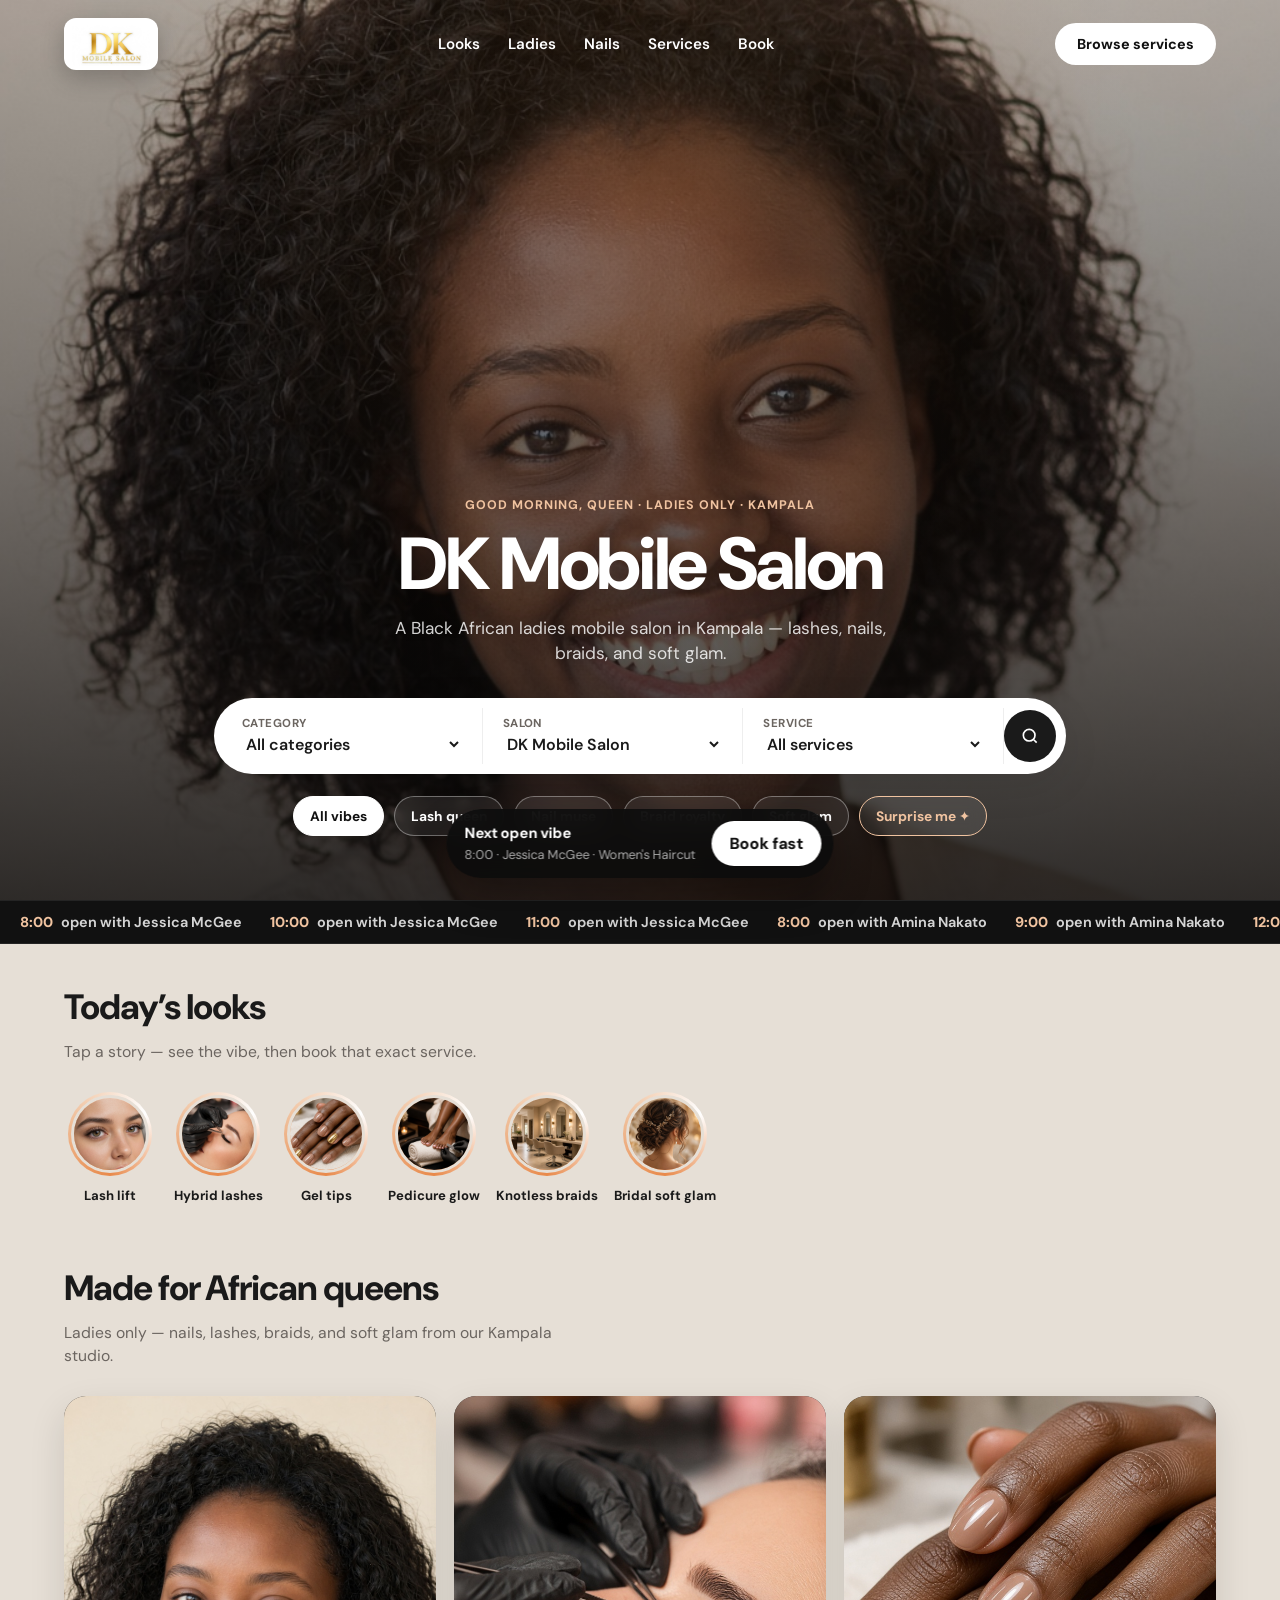
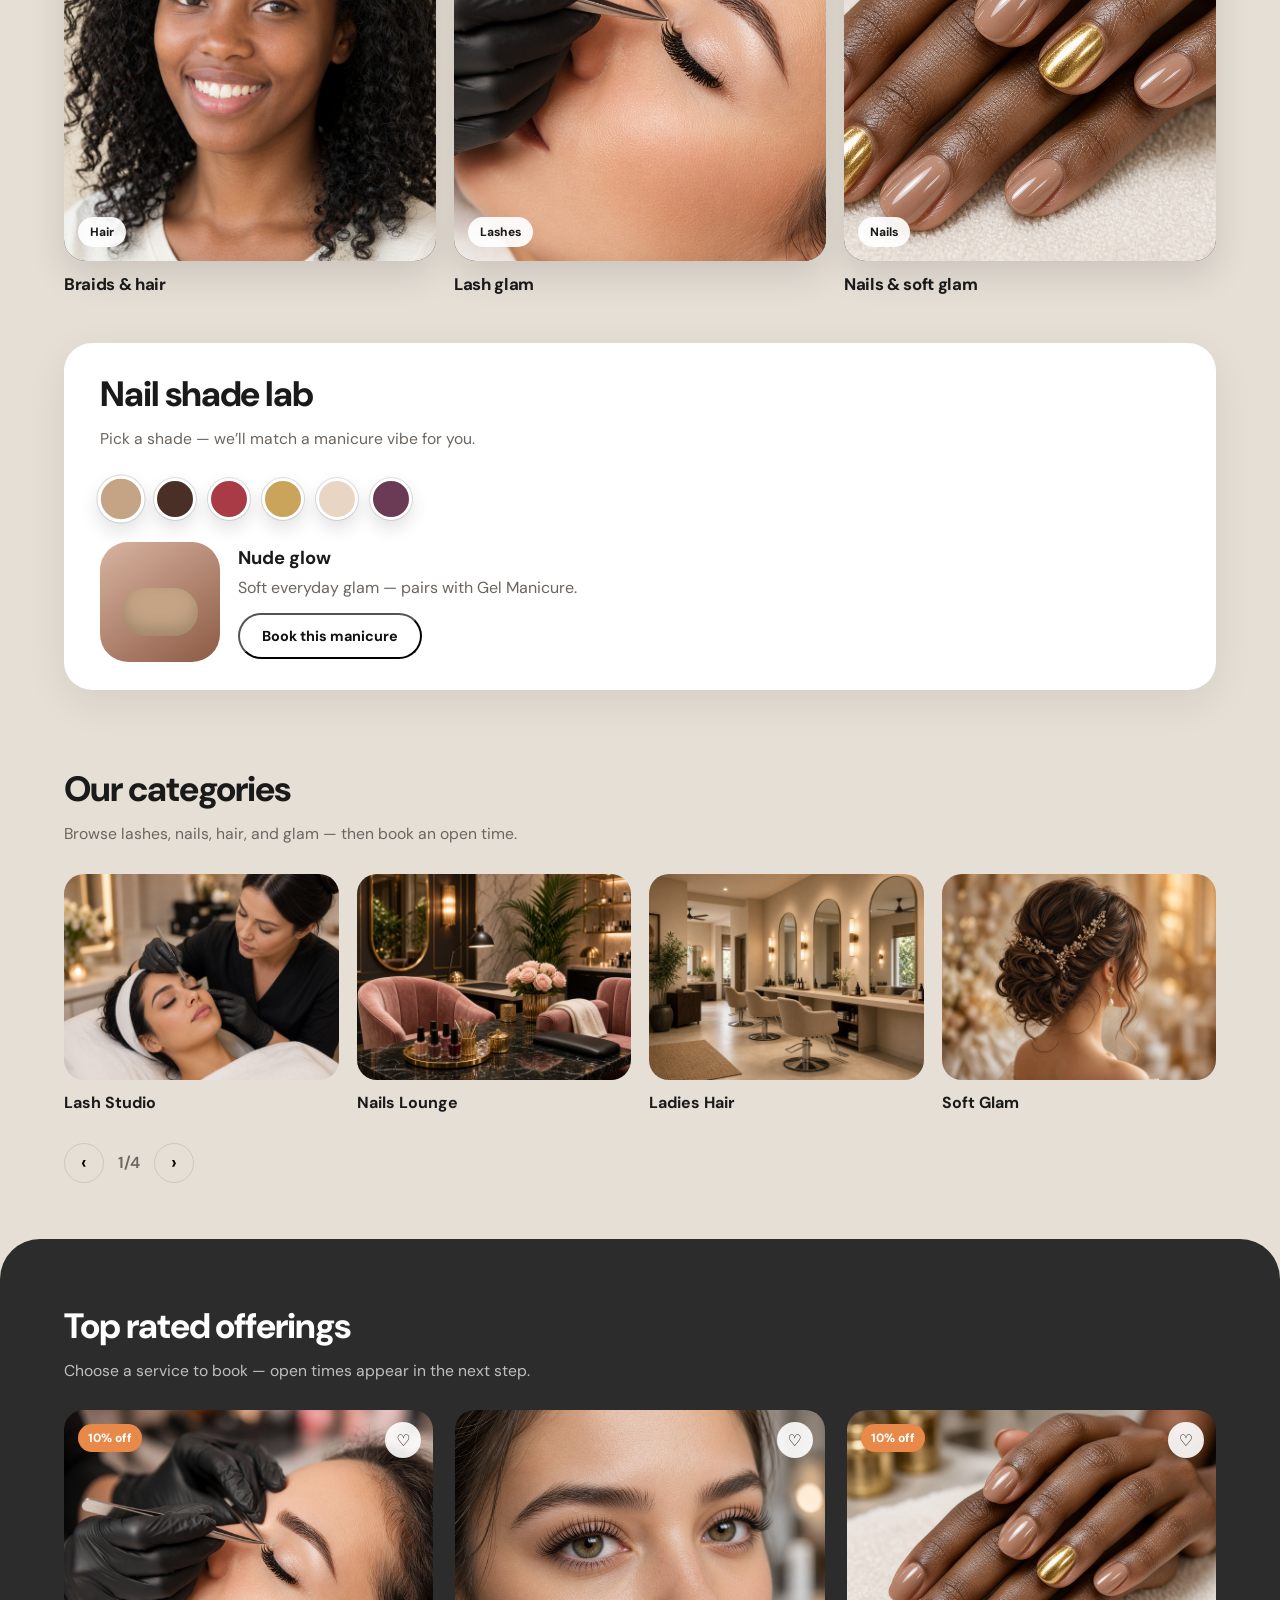
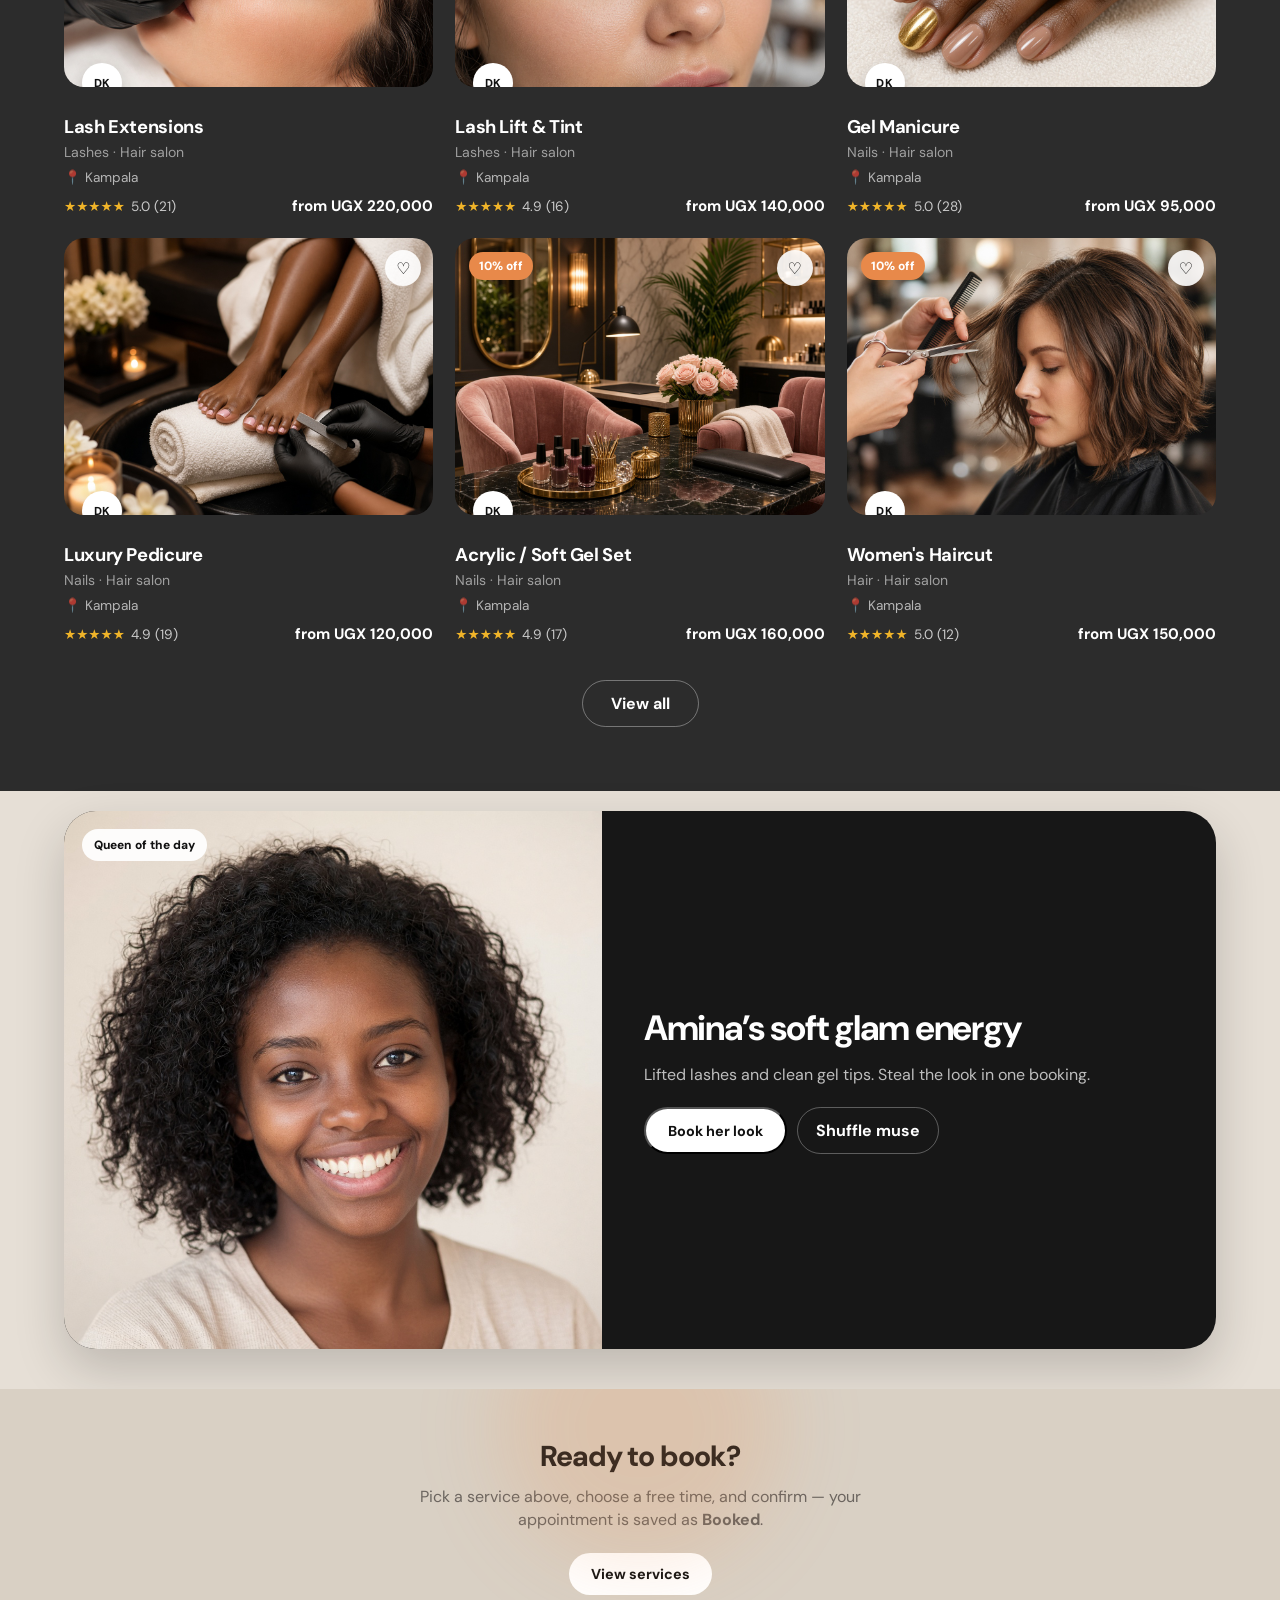
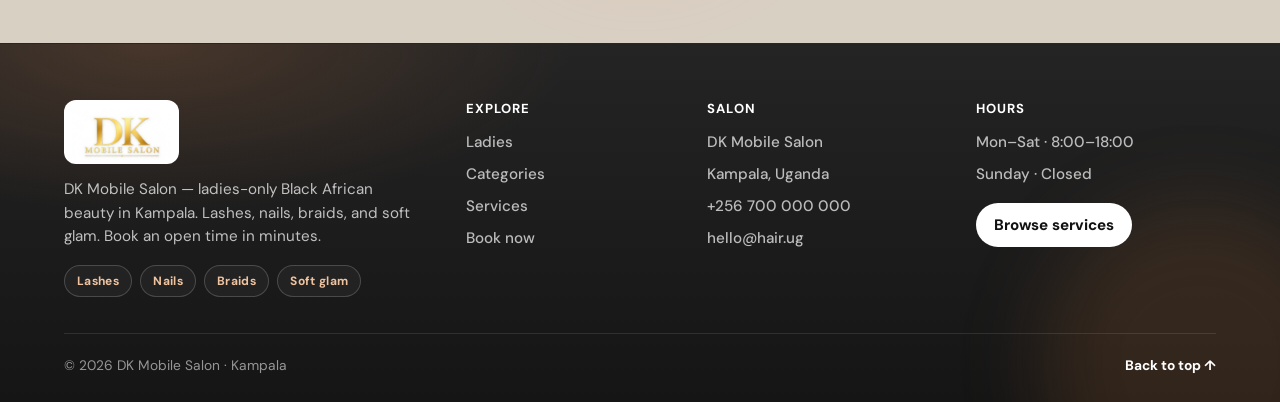
==== commit 2cdd03c1: "Rebrand the site to DK Mobile Salon with the provided logo. Co-authored-by: Cursor <cursoragent@curs" ====
--- a/index.html
+++ b/index.html
@@ -3,7 +3,7 @@
 <head>
   <meta charset="UTF-8" />
   <meta name="viewport" content="width=device-width, initial-scale=1.0" />
-  <title>Appoint Hub — Ladies Beauty · Kampala</title>
+  <title>DK Mobile Salon — Ladies Beauty · Kampala</title>
   <link rel="preconnect" href="https://fonts.googleapis.com" />
   <link rel="preconnect" href="https://fonts.gstatic.com" crossorigin />
   <link href="https://fonts.googleapis.com/css2?family=DM+Sans:ital,opsz,wght@0,9..40,400;0,9..40,500;0,9..40,600;0,9..40,700;0,9..40,800;1,9..40,400&display=swap" rel="stylesheet" />
@@ -14,9 +14,8 @@
   <div class="bg-orb bg-orb-b" aria-hidden="true"></div>
 
   <header class="site-header">
-    <a class="brand" href="/">
-      <span class="brand-mark">A</span>
-      <span class="brand-name">Appoint Hub</span>
+    <a class="brand" href="/" aria-label="DK Mobile Salon">
+      <img class="brand-logo" src="images/dk-logo.jpg" alt="DK Mobile Salon" />
     </a>
     <nav class="nav-links" id="navLinks">
       <a href="#looks">Looks</a>
@@ -42,8 +41,8 @@
       </div>
       <div class="hero-content">
         <p class="hero-kicker hero-anim" id="dayGreeting" style="--d:0s">Ladies only · Lashes · Nails · Hair</p>
-        <h1 class="hero-anim" style="--d:.08s">Appoint Hub</h1>
-        <p class="hero-lead hero-anim" style="--d:.18s">A Black African ladies salon in Kampala — lashes, nails, braids, and soft glam.</p>
+        <h1 class="hero-anim" style="--d:.08s">DK Mobile Salon</h1>
+        <p class="hero-lead hero-anim" style="--d:.18s">A Black African ladies mobile salon in Kampala — lashes, nails, braids, and soft glam.</p>
         <form class="search-bar hero-anim" id="searchForm" style="--d:.28s">
           <label class="search-field">
             <span>Category</span>
@@ -58,7 +57,7 @@
           <label class="search-field">
             <span>Salon</span>
             <select id="filterSalon">
-              <option value="Ladies. Kampala">Ladies. Kampala</option>
+              <option value="DK Mobile Salon">DK Mobile Salon</option>
             </select>
           </label>
           <label class="search-field">
@@ -198,11 +197,10 @@
     <div class="footer-glow" aria-hidden="true"></div>
     <div class="footer-inner">
       <div class="footer-brand">
-        <a class="brand" href="/">
-          <span class="brand-mark">A</span>
-          <span class="brand-name">Appoint Hub</span>
+        <a class="brand" href="/" aria-label="DK Mobile Salon">
+          <img class="brand-logo brand-logo-footer" src="images/dk-logo.jpg" alt="DK Mobile Salon" />
         </a>
-        <p>Ladies-only Black African beauty in Kampala — lashes, nails, braids, and soft glam. Book an open time in minutes.</p>
+        <p>DK Mobile Salon — ladies-only Black African beauty in Kampala. Lashes, nails, braids, and soft glam. Book an open time in minutes.</p>
         <div class="footer-chips">
           <span>Lashes</span>
           <span>Nails</span>
@@ -221,7 +219,7 @@
 
       <div class="footer-col">
         <h3>Salon</h3>
-        <p id="footerSalon">Ladies. Kampala</p>
+        <p id="footerSalon">DK Mobile Salon</p>
         <p>Kampala, Uganda</p>
         <p>+256 700 000 000</p>
         <p>hello@hair.ug</p>
@@ -235,7 +233,7 @@
       </div>
     </div>
     <div class="footer-bottom">
-      <span>© <span id="footerYear">2026</span> Appoint Hub · Ladies. Kampala</span>
+      <span>© <span id="footerYear">2026</span> DK Mobile Salon · Kampala</span>
       <a href="#top" id="backTop">Back to top ↑</a>
     </div>
   </footer>
@@ -247,7 +245,7 @@
       <div class="modal-head">
         <div>
           <h2 id="bookTitle">Book service</h2>
-          <p class="modal-sub" id="bookSub">Hair. Kampala</p>
+          <p class="modal-sub" id="bookSub">DK Mobile Salon</p>
         </div>
         <button type="button" class="modal-x" data-close aria-label="Close">×</button>
       </div>
--- a/book.css
+++ b/book.css
@@ -6,6 +6,8 @@
   --muted: #6b6560;
   --white: #ffffff;
   --orange: #e8894a;
+  --gold: #c9a227;
+  --gold-soft: #f0c3a0;
   --star: #f0b429;
   --radius: 22px;
   --shadow: 0 12px 40px rgba(0, 0, 0, 0.08);
@@ -100,6 +102,24 @@
   color: #fff;
 }
 
+.brand-logo {
+  display: block;
+  height: 52px;
+  width: auto;
+  max-width: min(210px, 46vw);
+  object-fit: contain;
+  border-radius: 12px;
+  background: #fff;
+  padding: 4px 8px;
+  box-shadow: 0 8px 24px rgba(0, 0, 0, 0.22);
+}
+
+.brand-logo-footer {
+  height: 64px;
+  max-width: 240px;
+  box-shadow: none;
+}
+
 .brand-mark {
   width: 34px;
   height: 34px;
@@ -781,14 +801,17 @@
   position: absolute;
   left: 18px;
   bottom: -16px;
-  width: 40px;
+  min-width: 40px;
   height: 40px;
-  border-radius: 50%;
+  padding: 0 8px;
+  border-radius: 999px;
   background: #fff;
   color: #111;
   display: grid;
   place-items: center;
   font-weight: 800;
+  font-size: 0.72rem;
+  letter-spacing: 0.04em;
   box-shadow: 0 6px 16px rgba(0, 0, 0, 0.2);
 }
 
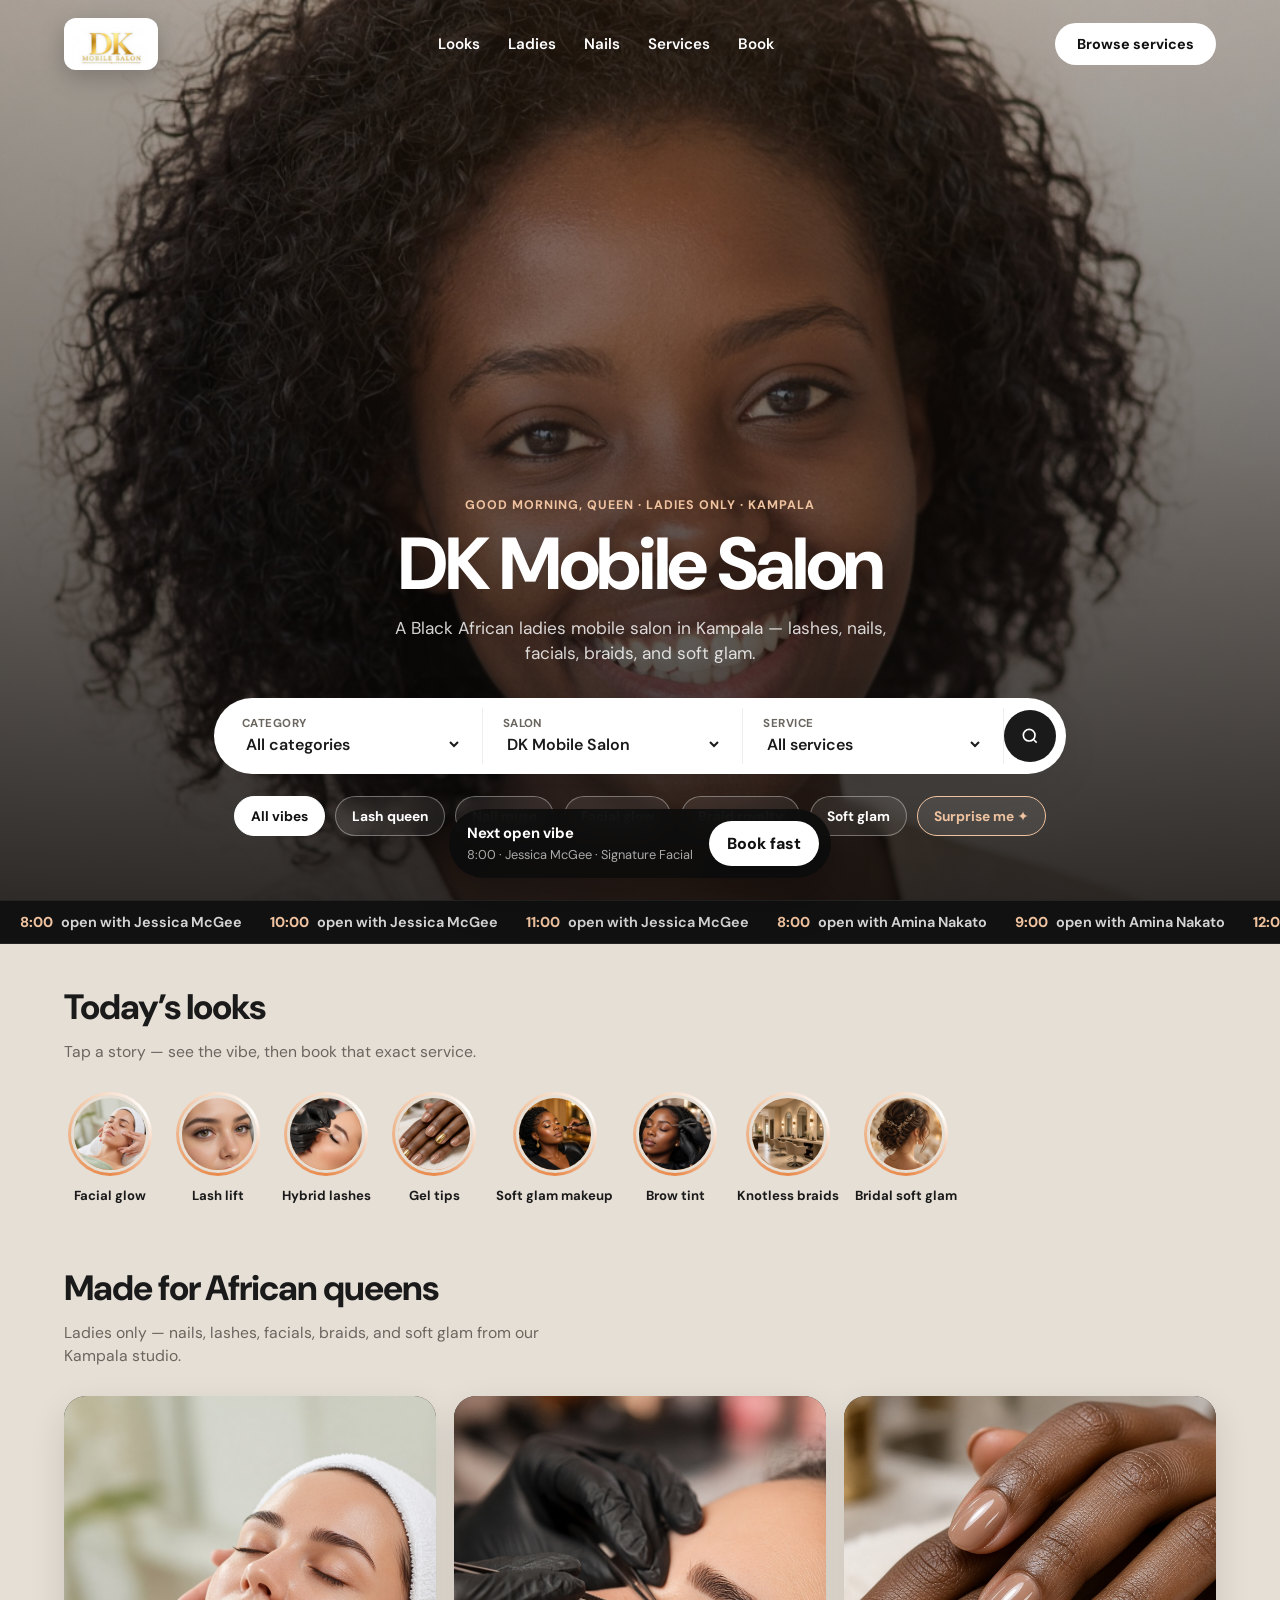
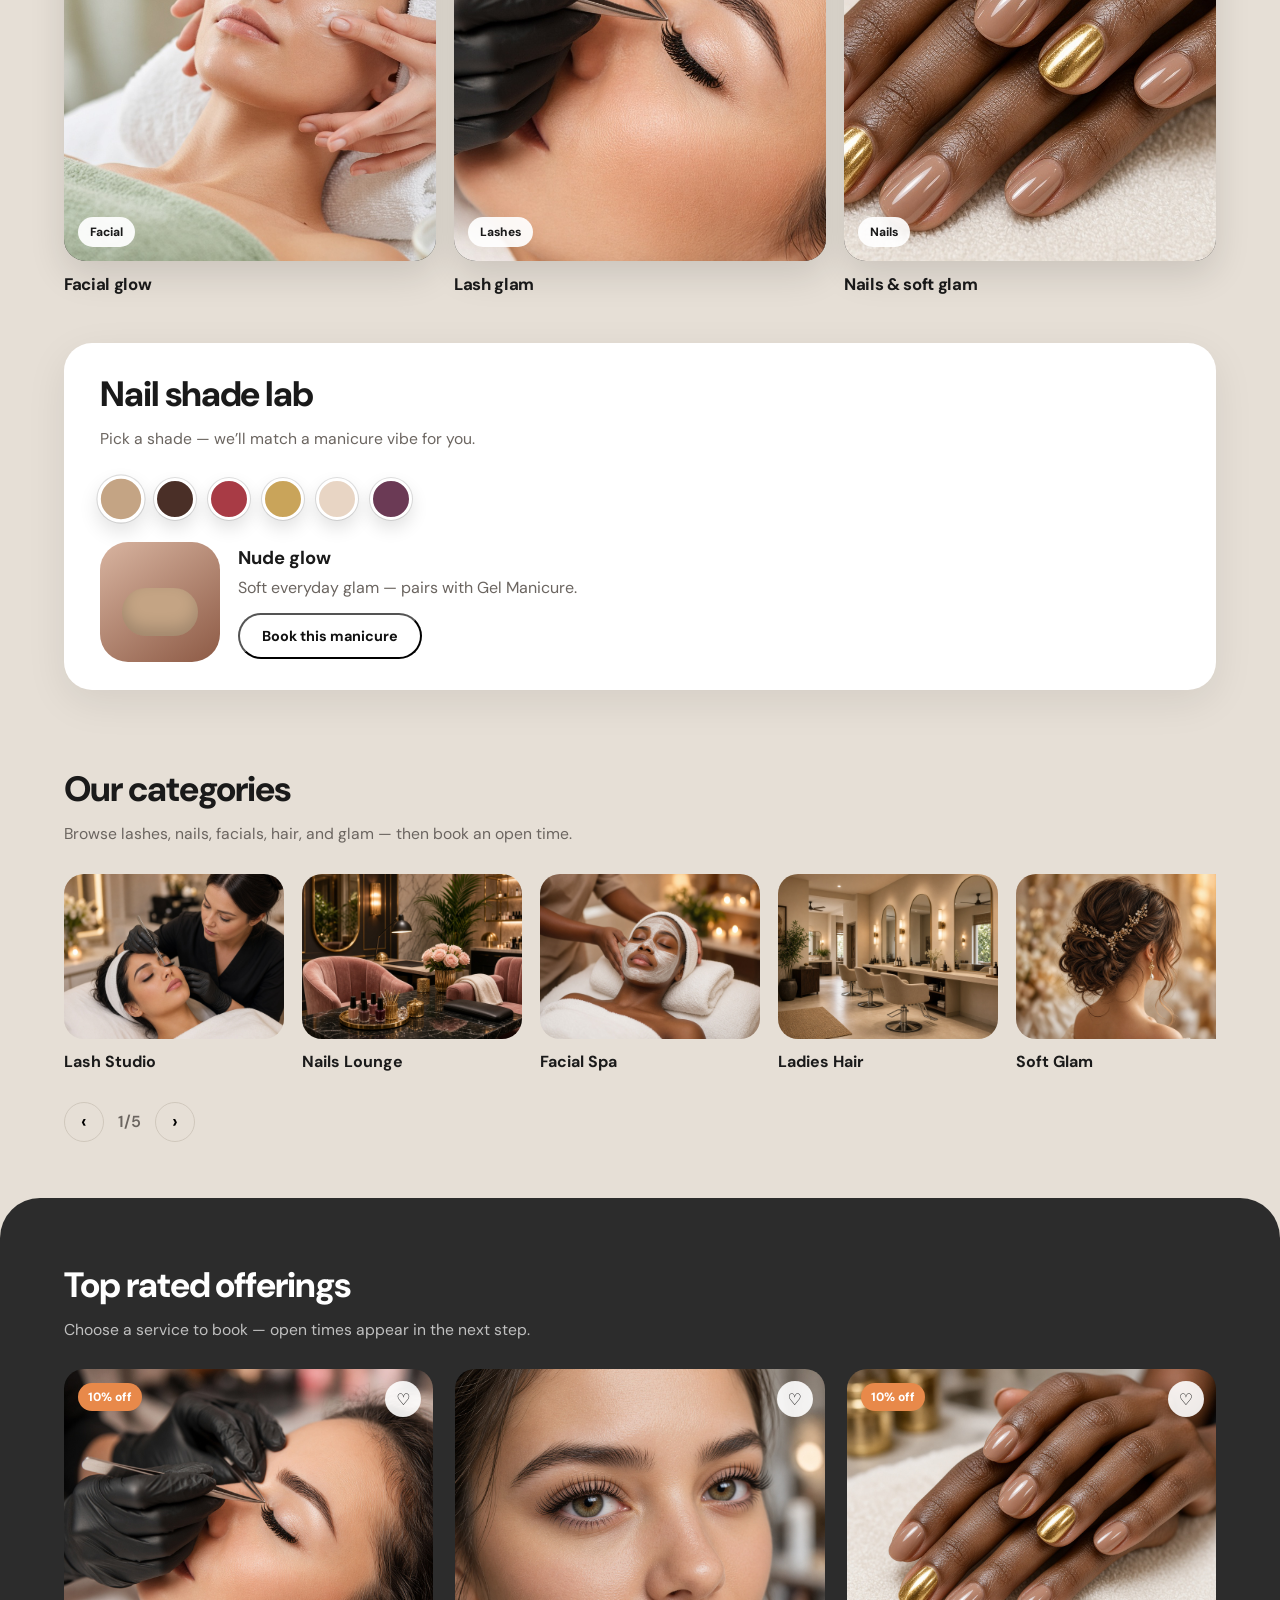
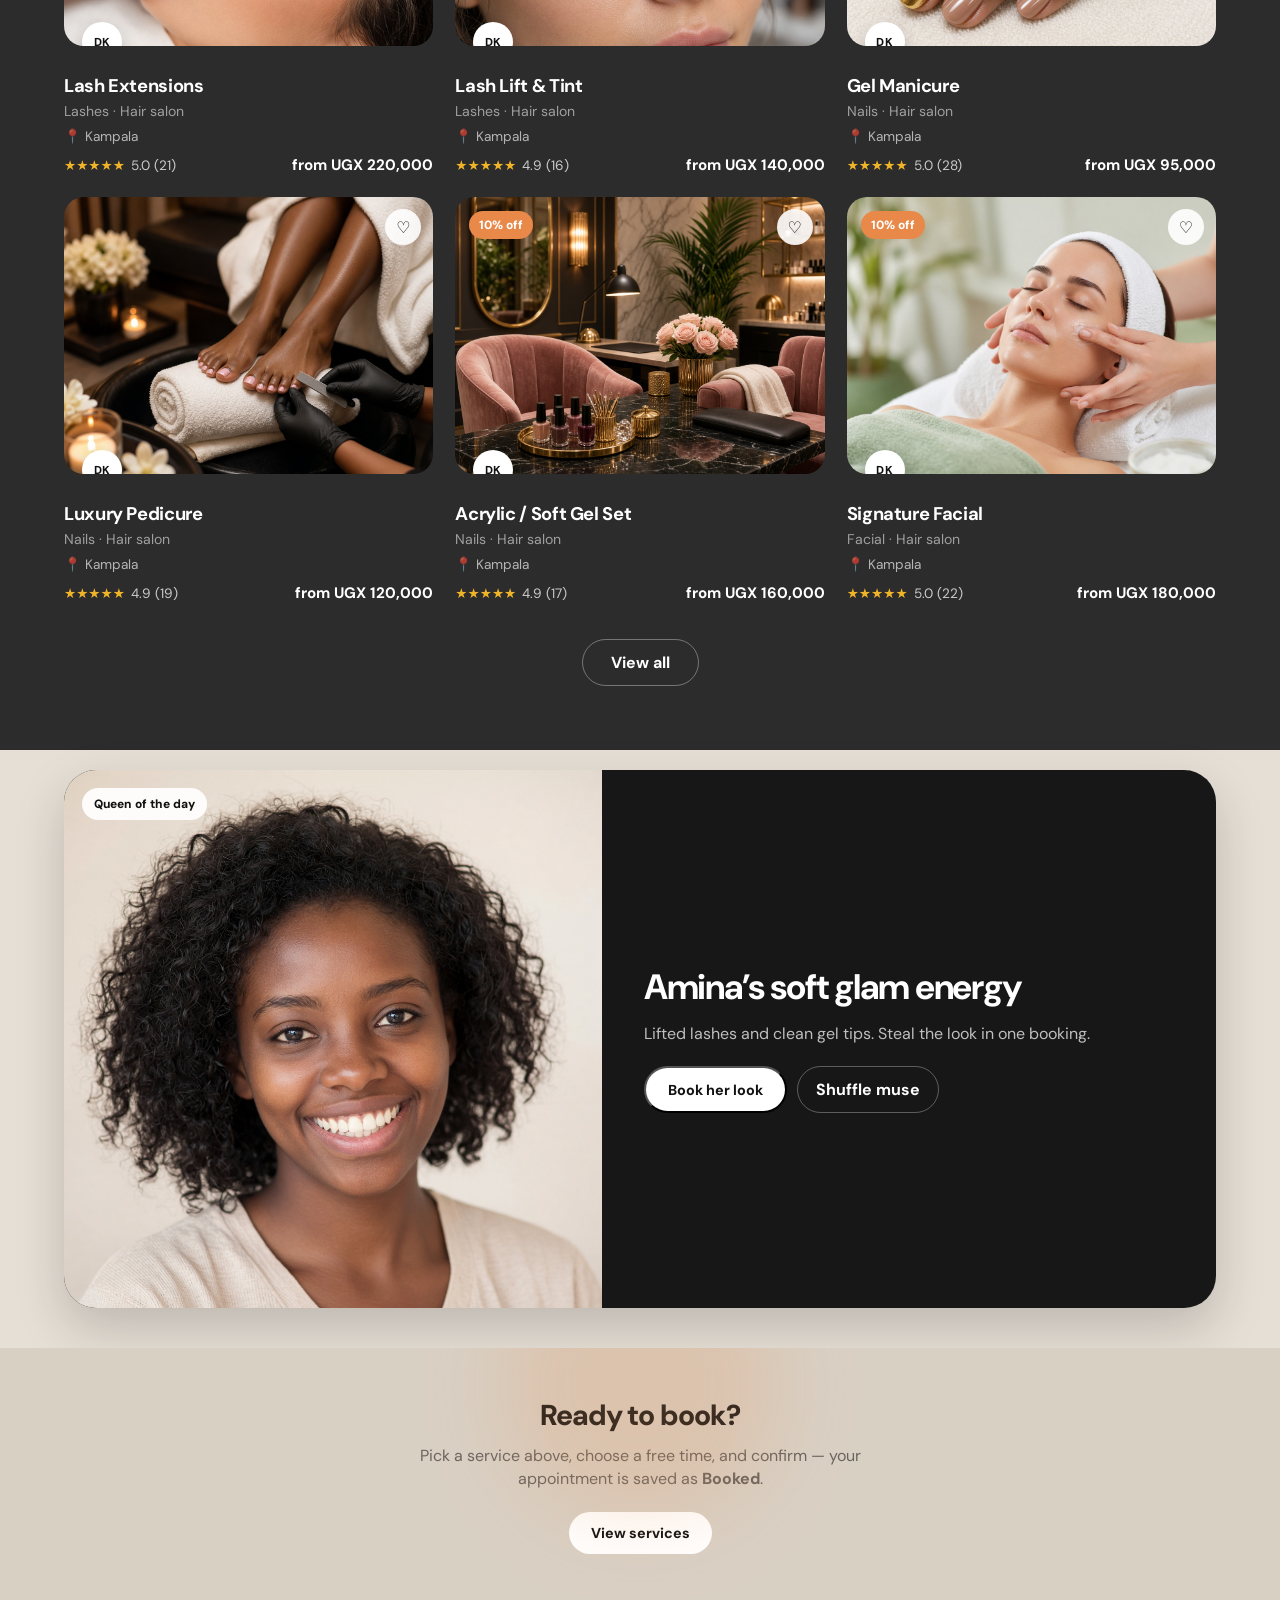
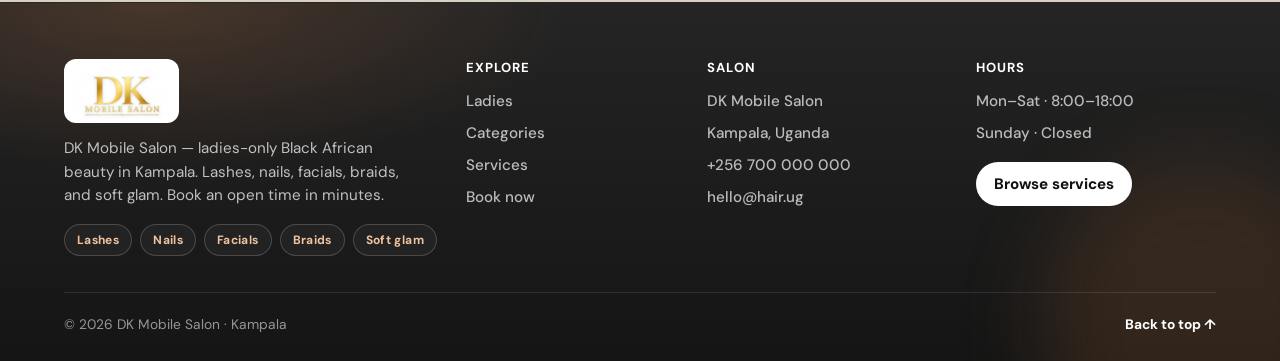
==== commit 0b66e1cb: "Add facials, brows, and soft glam makeup to DK Mobile Salon. Co-authored-by: Cursor <cursoragent@cur" ====
--- a/index.html
+++ b/index.html
@@ -40,9 +40,9 @@
         <div class="hero-scrim"></div>
       </div>
       <div class="hero-content">
-        <p class="hero-kicker hero-anim" id="dayGreeting" style="--d:0s">Ladies only · Lashes · Nails · Hair</p>
+        <p class="hero-kicker hero-anim" id="dayGreeting" style="--d:0s">Ladies only · Lashes · Nails · Facials</p>
         <h1 class="hero-anim" style="--d:.08s">DK Mobile Salon</h1>
-        <p class="hero-lead hero-anim" style="--d:.18s">A Black African ladies mobile salon in Kampala — lashes, nails, braids, and soft glam.</p>
+        <p class="hero-lead hero-anim" style="--d:.18s">A Black African ladies mobile salon in Kampala — lashes, nails, facials, braids, and soft glam.</p>
         <form class="search-bar hero-anim" id="searchForm" style="--d:.28s">
           <label class="search-field">
             <span>Category</span>
@@ -50,6 +50,7 @@
               <option value="all">All categories</option>
               <option value="Lashes">Lashes</option>
               <option value="Nails">Nails</option>
+              <option value="Facial">Facial</option>
               <option value="Hair">Hair</option>
               <option value="Glam">Glam</option>
             </select>
@@ -74,6 +75,7 @@
           <button type="button" class="vibe-chip active" data-vibe="all">All vibes</button>
           <button type="button" class="vibe-chip" data-vibe="Lashes">Lash queen</button>
           <button type="button" class="vibe-chip" data-vibe="Nails">Nail muse</button>
+          <button type="button" class="vibe-chip" data-vibe="Facial">Facial glow</button>
           <button type="button" class="vibe-chip" data-vibe="Hair">Braid royalty</button>
           <button type="button" class="vibe-chip" data-vibe="Glam">Soft glam</button>
           <button type="button" class="vibe-chip surprise" id="surpriseBtn">Surprise me ✦</button>
@@ -96,7 +98,7 @@
     <section class="motion-strip reveal" id="glam">
       <div class="section-head">
         <h2>Made for African queens</h2>
-        <p>Ladies only — nails, lashes, braids, and soft glam from our Kampala studio.</p>
+        <p>Ladies only — nails, lashes, facials, braids, and soft glam from our Kampala studio.</p>
       </div>
       <div class="motion-grid" id="motionGrid"></div>
     </section>
@@ -122,7 +124,7 @@
     <section class="categories reveal" id="categories">
       <div class="section-head">
         <h2>Our categories</h2>
-        <p>Browse lashes, nails, hair, and glam — then book an open time.</p>
+        <p>Browse lashes, nails, facials, hair, and glam — then book an open time.</p>
       </div>
       <div class="cat-track" id="catTrack"></div>
       <div class="cat-pager">
@@ -200,10 +202,11 @@
         <a class="brand" href="/" aria-label="DK Mobile Salon">
           <img class="brand-logo brand-logo-footer" src="images/dk-logo.jpg" alt="DK Mobile Salon" />
         </a>
-        <p>DK Mobile Salon — ladies-only Black African beauty in Kampala. Lashes, nails, braids, and soft glam. Book an open time in minutes.</p>
+        <p>DK Mobile Salon — ladies-only Black African beauty in Kampala. Lashes, nails, facials, braids, and soft glam. Book an open time in minutes.</p>
         <div class="footer-chips">
           <span>Lashes</span>
           <span>Nails</span>
+          <span>Facials</span>
           <span>Braids</span>
           <span>Soft glam</span>
         </div>
